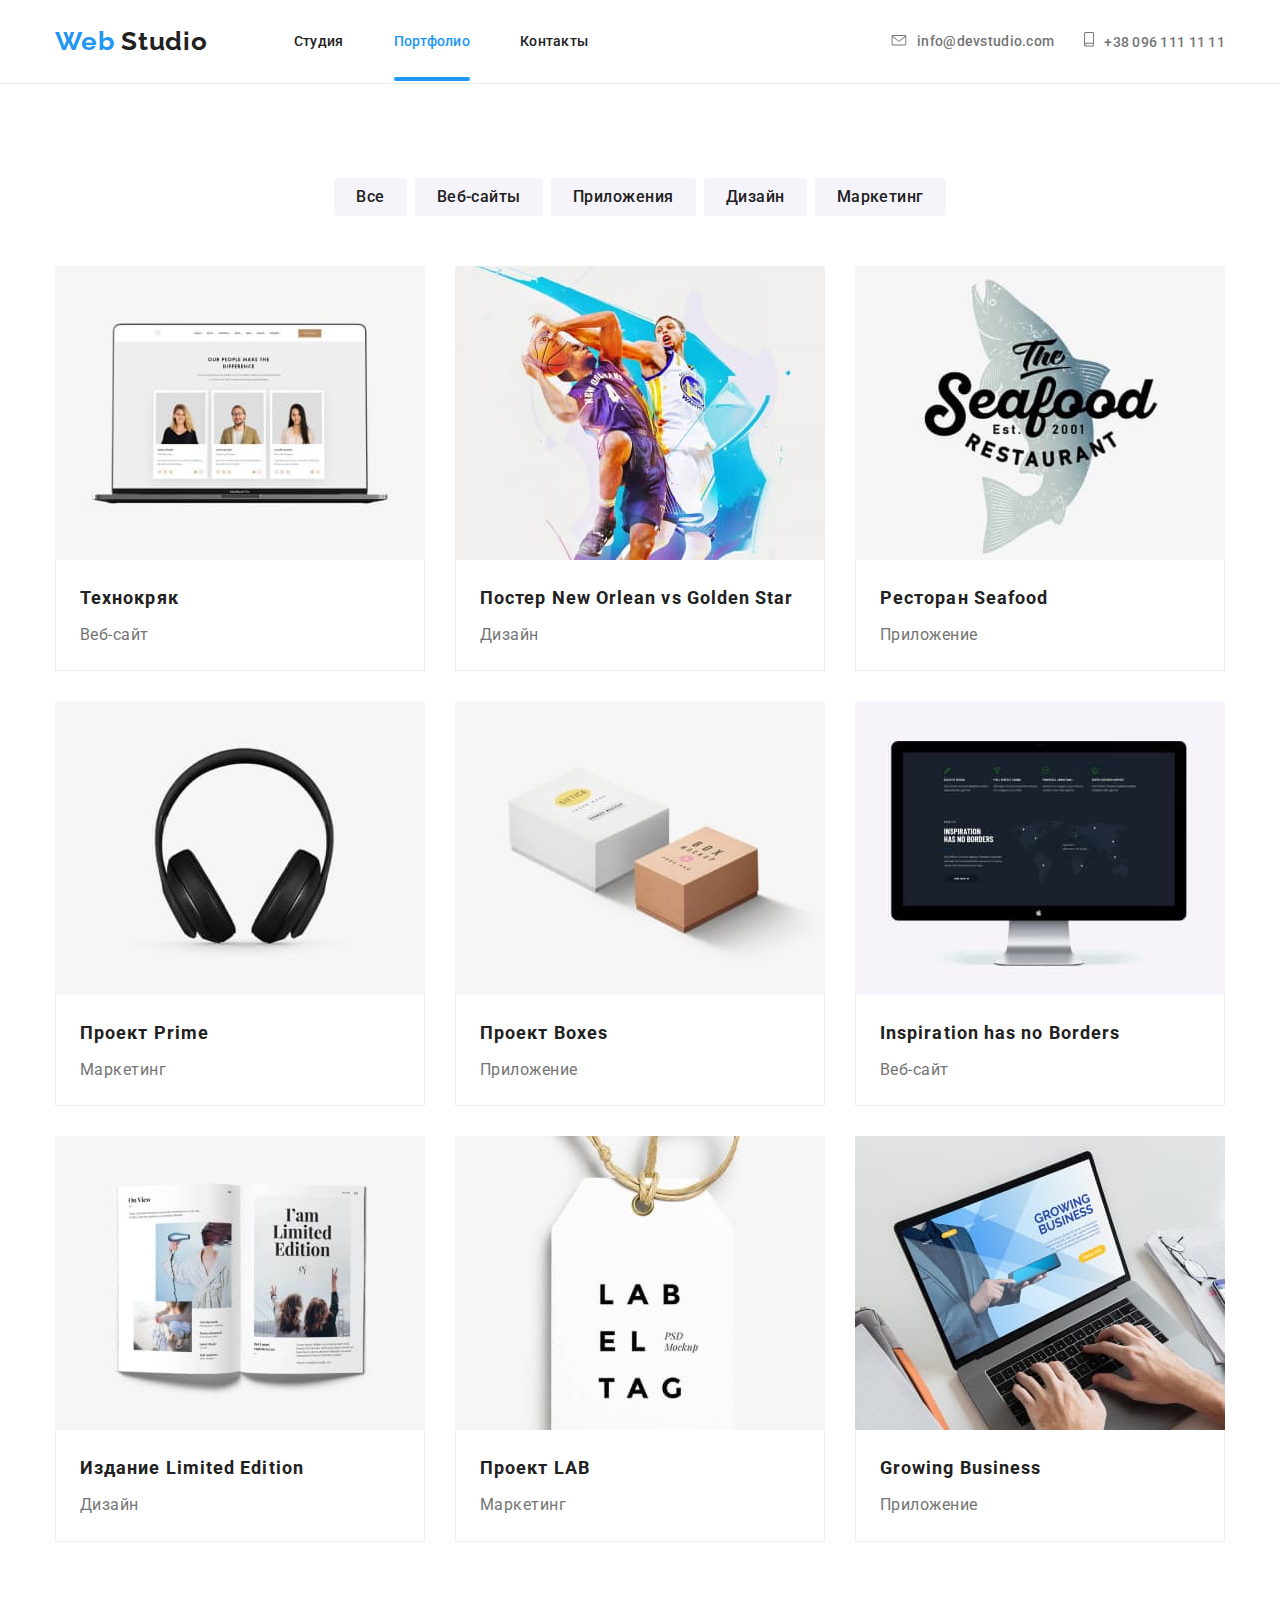
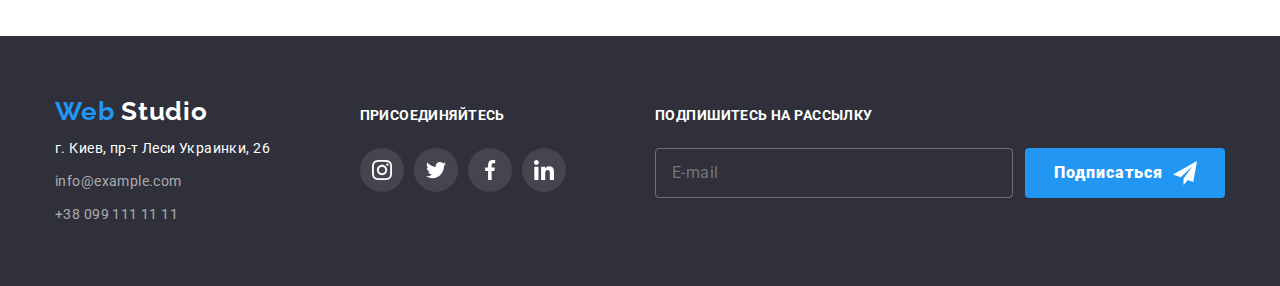
==== portfolio.html @ e9338346 "Start" ====
<!DOCTYPE html>
<html lang="ru">
  <head>
    <meta charset="UTF-8" />
    <meta name="viewport" content="width=device-width, initial-scale=1.0" />
    <title>Portfolio</title>
    <link
      href="https://fonts.googleapis.com/css2?family=Raleway:wght@700&family=Roboto:wght@400;500;700&display=swap"
      rel="stylesheet"
    />
    <link
      rel="stylesheet"
      href="https://cdnjs.cloudflare.com/ajax/libs/modern-normalize/0.6.0/modern-normalize.min.css"
    />
    <link rel="stylesheet" href="./css/portfolio.min.css" />
  </head>
  <body>
    <header>
      <div class="container header-nav">
        <nav>
          <a href="./index.html" class="logo"
            >Web<span class="logo-header"> Studio</span></a
          >
          <ul class="site-nav">
            <li><a href="./index.html" class="link">Студия</a></li>
            <li>
              <a href="./portfolio.html" class="link current">Портфолио</a>
            </li>
            <li><a href="" class="link">Контакты</a></li>
          </ul>
        </nav>
        <ul class="header-list">
          <li>
            <a href="mailto:info@devstudio.com" class="contacts-header">
              <svg class="icon" width="16" height="11">
                <use href="./images/sprite.svg#envelope"></use>
              </svg>info@devstudio.com</a
            >
          </li>
          <li>
            <a href="tel:+380961111111" class="contacts-header"><svg class="icon" width="10" height="15"><use href=./images/sprite.svg#smartphone></use></svg>+38 096 111 11 11</a
            >
          </li>
        </ul>
      </div>
    </header>
    <main>
      <section class="section">
        <div class="container">
          <!-- уявний заголовок -->
          <h1 class="fake-title">Примеры работ</h1>
          <ul class="portfolio-filter">
            <li><button type="button" class="filter-buttons">Все</button></li>
            <li>
              <button type="button" class="filter-buttons">Веб-сайты</button>
            </li>
            <li>
              <button type="button" class="filter-buttons">Приложения</button>
            </li>
            <li>
              <button type="button" class="filter-buttons">Дизайн</button>
            </li>
            <li>
              <button type="button" class="filter-buttons">Маркетинг</button>
            </li>
          </ul>
          <ul class="work-list">
            <li>
              <a href="" class="card-link"
                > <div class="card-action"><img src="./images/macbook.jpg" alt="макбук" width="370" /><div class="overlay"><p class="examples-information">
                    Технокряк это современная площадка распространения
                    коронавируса. Компании используют эту платформу для
                    цифрового шпионажа и атак на защищённые сервера конкурентов.
                  </p></div></div>
                <div class="card-info">
                  <h2 class="examples-name">Технокряк</h2>
                  <p class="examples-type">Веб-сайт</p>  
                </div></a
              >
            </li>
            <li>
              <a href="" class="card-link"
                ><div class="card-action"><img
                  src="./images/basketball.jpg"
                  alt="баскетбол"
                  width="370"
                /> <div class="overlay"><p class="examples-information">
                    Классический текст-«рыба» (условный, зачастую бессмысленный
                    текст-заполнитель, вставляемый в макет страницы).
                  </p></div></div>
                <div class="card-info">
                  <h2 class="examples-name">
                    Постер New Orlean vs Golden Star
                  </h2>
                  <p class="examples-type">Дизайн</p>
                </div></a
              >
            </li>
            <li>
              <a href="" class="card-link"
                ><div class="card-action"><img
                  src="./images/seafood.jpg"
                  alt="ресторан Сифуд"
                  width="370"
                /> <div class="overlay"><p class="examples-information">
                    Lorem ipsum dolor sit amet, eu errem eloquentiam pro.
                    Fuisset platonem postulant eos id, ut mazim legere pri,
                    nostrud debitis no usu.
                  </p></div></div>
                <div class="card-info">
                  <h2 class="examples-name">Ресторан Seafood</h2>
                  <p class="examples-type">Приложение</p>
                  
                </div></a
              >
            </li>
            <li>
              <a href="" class="card-link"
                ><div class="card-action"><img src="./images/earphones.jpg" alt="наушники" width="370" /> <div class="overlay"><p class="examples-information">
                    Reprimique eloquentiam ex has, at rebum tempor nec. Qui
                    molestiae conclusionemque ut. Quo denique theophrastus ea,
                    an his justo deseruisse.
                  </p> <div class="overlay"></div> </div></div>
                <div class="card-info">
                  <h2 class="examples-name">Проект Prime</h2>
                  <p class="examples-type">Маркетинг</p>
                  
                </div></a
              >
            </li>
            <li>
              <a href="" class="card-link"
                ><div class="card-action"><img src="./images/boxes.jpg" alt="коробки" width="370" /> <div class="overlay"><p class="examples-information">
                    Классический текст-«рыба» (условный, зачастую бессмысленный
                    текст-заполнитель, вставляемый в макет страницы).
                  </p></div> </div>
                <div class="card-info">
                  <h2 class="examples-name">Проект Boxes</h2>
                  <p class="examples-type">Приложение</p>
                  
                </div></a
              >
            </li>
            <li>
              <a href="" class="card-link"
                ><div class="card-action"><img src="./images/imac.jpg" alt="аймак" width="370" /> <div class="overlay"><p class="examples-information">
                    Lorem ipsum dolor sit amet, eu errem eloquentiam pro.
                    Fuisset platonem postulant eos id, ut mazim legere pri,
                    nostrud debitis no usu.
                  </p></div> </div>
                <div class="card-info">
                  <h2 class="examples-name">Inspiration has no Borders</h2>
                  <p class="examples-type">Веб-сайт</p>
                  
                </div></a
              >
            </li>
            <li>
              <a href="" class="card-link"
                ><div class="card-action"><img src="./images/magazines.jpg" alt="жунрал" width="370" /> <div class="overlay"><p class="examples-information">
                    Reprimique eloquentiam ex has, at rebum tempor nec. Qui
                    molestiae conclusionemque ut. Quo denique theophrastus ea,
                    an his justo deseruisse.
                  </p></div> </div>
                <div class="card-info">
                  <h2 class="examples-name">Издание Limited Edition</h2>
                  <p class="examples-type">Дизайн</p>
                  
                </div></a
              >
            </li>
            <li>
              <a href="" class="card-link"
                ><div class="card-action"><img src="./images/label_tag.jpg" alt="бирка" width="370" /> <div class="overlay"><p class="examples-information">
                    Классический текст-«рыба» (условный, зачастую бессмысленный
                    текст-заполнитель, вставляемый в макет страницы).
                  </p></div> </div>
                <div class="card-info">
                  <h2 class="examples-name">Проект LAB</h2>
                  <p class="examples-type">Маркетинг</p>
                  
                </div></a
              >
            </li>
            <li>
              <a href="" class="card-link"
                ><div class="card-action"><img src="./images/laptop.jpg" alt="ноутбук" width="370" /> <div class="overlay"><p class="examples-information">
                    Lorem ipsum dolor sit amet, eu errem eloquentiam pro.
                    Fuisset platonem postulant eos id, ut mazim legere pri,
                    nostrud debitis no usu.
                  </p></div> </div>
                <div class="card-info">
                  <h2 class="examples-name">Growing Business</h2>
                  <p class="examples-type">Приложение</p>
                  
                </div></a
              >
            </li>
          </ul>
        </div>
      </section>
    </main>
    <footer>
      <div class="container footer-flex">
        <div>
          <a href="./index.html" class="logo"
            >Web<span class="logo-footer"> Studio</span>
          </a>
          <address class="address-section">
            <p class="address">г. Киев, пр-т Леси Украинки, 26</p>
            <a href="mailto:info@example.com" class="contacts-footer"
              >info@example.com</a
            >
            <a href="tel:+380991111111" class="contacts-footer tel"
              >+38 099 111 11 11</a
            >
          </address>
        </div>
        <div>
          <b class="footer-title">Присоединяйтесь</b>
          <ul class="socials">
            <li>
                  <a href="" aria-label="Ссылка на Instagram"><svg class="icon" width="20" height="20"><use href="./images/sprite.svg#instagram"></use></svg></a>
                </li>
                <li>
                  <a href="" aria-label="Ссылка на Twitter"><svg class="icon" width="20" height="20"><use href="./images/sprite.svg#twitter"></use></svg></a>
                </li>
                <li>
                  <a href="" aria-label="Ссылка на Facebook"><svg class="icon" width="20" height="20"><use href="./images/sprite.svg#facebook"></use></svg></a>
                </li>
                <li>
                  <a href="" aria-label="Ссылка на LinkedIn"><svg class="icon" width="20" height="20"><use href="./images/sprite.svg#linkedin"></use></svg></a>
                </li>
          </ul>
        </div>
        <div class="subscription">
          <b class="footer-title">Подпишитесь на рассылку</b>
          <form> <input type="email" name="email" placeholder="E-mail"><button type="submit" class="subscribe-button">Подписаться <svg class="icon" width="24" height="24"><use href="./images/sprite.svg#letter"></use></svg></button></form>
        </div>
      </div>
    </footer>
  </body>
</html>
---- css/portfolio.min.css ----
body{background-color:#fff;color:#212121;font-family:Roboto,sans-serif}ul{list-style:none;margin:0;padding:0}a{display:block;text-decoration:none}img{display:block;max-width:100%;height:auto}.container{width:1200px;padding-right:15px;padding-left:15px;margin:0 auto}header{border-bottom:1px solid #ececec}.header-nav{display:-webkit-box;display:-ms-flexbox;display:flex}nav{display:-webkit-box;display:-ms-flexbox;display:flex;-webkit-box-align:center;-ms-flex-align:center;align-items:center}.site-nav{display:-webkit-box;display:-ms-flexbox;display:flex;margin-left:86px}.site-nav li{position:relative}.site-nav li:not(:last-child){margin-right:50px}.site-nav .link{padding:32px 0;color:#212121;font-weight:500;font-size:14px;line-height:1.14;letter-spacing:0.02em;-webkit-transition:color 250ms cubic-bezier(0.4, 0, 0.2, 1);transition:color 250ms cubic-bezier(0.4, 0, 0.2, 1)}.site-nav .link:hover,.site-nav .link:focus{color:#2196f3}.link.current{color:#2196f3}.link.current::after{content:'';position:absolute;width:100%;height:4px;border-radius:2px;bottom:0;left:0;background-color:#2196f3}.logo{color:#2196f3;font-family:raleway,sans-serif;font-weight:700;font-size:26px;line-height:1.2;letter-spacing:0.03em}.logo-header{color:#212121}.header-list{display:-webkit-box;display:-ms-flexbox;display:flex;margin-left:auto;-webkit-box-align:center;-ms-flex-align:center;align-items:center}.header-list li+li{margin-left:30px}.contacts-header{padding:32px 0;color:#757575;font-weight:500;font-size:14px;line-height:1.14;letter-spacing:0.02em;-webkit-transition:color 250ms cubic-bezier(0.4, 0, 0.2, 1);transition:color 250ms cubic-bezier(0.4, 0, 0.2, 1)}.contacts-header:hover,.contacts-header:focus{color:#2196f3}.contacts-header .icon{margin-right:10px;fill:currentColor}.fake-title{position:absolute;width:1px;height:1px;margin:-1px;border:0;padding:0;clip:rect(0 0 0 0);overflow:hidden}.section{padding-top:94px;padding-bottom:94px}.portfolio-filter{display:-webkit-box;display:-ms-flexbox;display:flex;-webkit-box-pack:center;-ms-flex-pack:center;justify-content:center;margin-bottom:50px}.portfolio-filter li+li{margin-left:8px}.filter-buttons{padding:6px 22px;border:0;background-color:#f5f4fa;color:#212121;font-family:inherit;font-weight:500;font-size:16px;line-height:1.6;text-align:center;letter-spacing:0.03em;border-radius:4px;cursor:pointer;-webkit-transition:background-color 250ms cubic-bezier(0.4, 0, 0.2, 1),color 250ms cubic-bezier(0.4, 0, 0.2, 1),-webkit-box-shadow 250ms cubic-bezier(0.4, 0, 0.2, 1);transition:background-color 250ms cubic-bezier(0.4, 0, 0.2, 1),color 250ms cubic-bezier(0.4, 0, 0.2, 1),-webkit-box-shadow 250ms cubic-bezier(0.4, 0, 0.2, 1);transition:background-color 250ms cubic-bezier(0.4, 0, 0.2, 1),color 250ms cubic-bezier(0.4, 0, 0.2, 1),box-shadow 250ms cubic-bezier(0.4, 0, 0.2, 1);transition:background-color 250ms cubic-bezier(0.4, 0, 0.2, 1),color 250ms cubic-bezier(0.4, 0, 0.2, 1),box-shadow 250ms cubic-bezier(0.4, 0, 0.2, 1),-webkit-box-shadow 250ms cubic-bezier(0.4, 0, 0.2, 1)}.filter-buttons:hover,.filter-buttons:focus{background-color:#2196f3;color:#fff;-webkit-box-shadow:0px 2px 2px rgba(0,0,0,0.12),0px 1px 2px rgba(0,0,0,0.08),0px 3px 1px rgba(0,0,0,0.1);box-shadow:0px 2px 2px rgba(0,0,0,0.12),0px 1px 2px rgba(0,0,0,0.08),0px 3px 1px rgba(0,0,0,0.1)}.work-list{display:-webkit-box;display:-ms-flexbox;display:flex;-ms-flex-wrap:wrap;flex-wrap:wrap}.work-list li{width:370px;margin-bottom:30px}.work-list li:not(:last-child){margin-right:30px}.work-list li:nth-child(3n){margin-right:0}.work-list li:nth-last-child(-n+3){margin-bottom:0}.card-link{-webkit-transition:-webkit-box-shadow 250ms cubic-bezier(0.4, 0, 0.2, 1);transition:-webkit-box-shadow 250ms cubic-bezier(0.4, 0, 0.2, 1);transition:box-shadow 250ms cubic-bezier(0.4, 0, 0.2, 1);transition:box-shadow 250ms cubic-bezier(0.4, 0, 0.2, 1), -webkit-box-shadow 250ms cubic-bezier(0.4, 0, 0.2, 1)}.card-link:hover,.card-link:focus{-webkit-box-shadow:1px 4px 6px rgba(0,0,0,0.16),0px 4px 4px rgba(0,0,0,0.06),0px 1px 1px rgba(0,0,0,0.12);box-shadow:1px 4px 6px rgba(0,0,0,0.16),0px 4px 4px rgba(0,0,0,0.06),0px 1px 1px rgba(0,0,0,0.12)}.card-info{padding:20px 24px;border:1px solid #eee;border-top:none}.examples-name{margin-top:0;margin-bottom:4px;font-weight:700;font-size:18px;line-height:2;letter-spacing:0.06em;color:#212121}.examples-type{margin:0;font-size:16px;line-height:1.9;letter-spacing:0.03em;color:#757575}.card-action{position:relative;overflow:hidden}.overlay{position:absolute;width:100%;height:100%;-webkit-transition:background-color 250ms cubic-bezier(0.4, 0, 0.2, 1),-webkit-transform 250ms cubic-bezier(0.4, 0, 0.2, 1);transition:background-color 250ms cubic-bezier(0.4, 0, 0.2, 1),-webkit-transform 250ms cubic-bezier(0.4, 0, 0.2, 1);transition:transform 250ms cubic-bezier(0.4, 0, 0.2, 1),background-color 250ms cubic-bezier(0.4, 0, 0.2, 1);transition:transform 250ms cubic-bezier(0.4, 0, 0.2, 1),background-color 250ms cubic-bezier(0.4, 0, 0.2, 1),-webkit-transform 250ms cubic-bezier(0.4, 0, 0.2, 1)}.card-link:hover .overlay,.card-link:focus .overlay{background-color:rgba(33,150,243,0.9);-webkit-transform:translateY(-100%);transform:translateY(-100%)}.examples-information{position:absolute;top:63px;left:24px;right:24px;font-size:18px;line-height:1.55;letter-spacing:0.03em;margin:0;color:#fff}footer{background-color:#2f303a;-webkit-box-shadow:0px 4px 4px rgba(0,0,0,0.25);box-shadow:0px 4px 4px rgba(0,0,0,0.25)}.footer-flex{display:-webkit-box;display:-ms-flexbox;display:flex;-webkit-box-pack:justify;-ms-flex-pack:justify;justify-content:space-between;-webkit-box-align:baseline;-ms-flex-align:baseline;align-items:baseline;padding-top:60px;padding-bottom:60px}.logo-footer{color:#fff}.address-section{font-style:normal}.address{margin-top:10px;margin-bottom:0;color:#fff;font-size:14px;line-height:1.7;letter-spacing:0.03em}.contacts-footer{margin-top:9px;color:rgba(255,255,255,0.6);font-size:14px;line-height:1.7;letter-spacing:0.03em;-webkit-transition:color 250ms cubic-bezier(0.4, 0, 0.2, 1);transition:color 250ms cubic-bezier(0.4, 0, 0.2, 1)}.contacts-footer:hover,.contacts-footer:focus{color:#2196f3}.footer-title{display:block;margin-bottom:20px;color:#fff;font-weight:700;font-size:14px;line-height:1.7;letter-spacing:0.03em;text-transform:uppercase}.socials{display:-webkit-box;display:-ms-flexbox;display:flex}.socials li:not(:last-child){margin-right:10px}.socials a{display:-webkit-box;display:-ms-flexbox;display:flex;-webkit-box-align:center;-ms-flex-align:center;align-items:center;-webkit-box-pack:space-evenly;-ms-flex-pack:space-evenly;justify-content:space-evenly;border-radius:50px;width:44px;height:44px;fill:#fff;background-color:rgba(255,255,255,0.1);-webkit-transition:250ms cubic-bezier(0.4, 0, 0.2, 1);transition:250ms cubic-bezier(0.4, 0, 0.2, 1)}.socials a:hover,.socials a:focus{background-color:#2196f3}.subscription input[type='email']{margin-right:12px;width:358px;height:50px;border:1px solid rgba(255,255,255,0.3);border-radius:4px;background-color:transparent;padding-top:15px;padding-bottom:15px;padding-left:16px;font-size:16px;line-height:1.25;letter-spacing:0.03em;color:rgba(255,255,255,0.6)}.subscribe-button{display:-webkit-inline-box;display:-ms-inline-flexbox;display:inline-flex;-webkit-box-align:center;-ms-flex-align:center;align-items:center;border:0;border-radius:4px;padding:10px 28px 10px 29px;min-width:200px;color:#fff;background-color:#2196f3;font-weight:900;font-size:16px;line-height:1.87;text-align:center;letter-spacing:0.06em}.subscribe-button .icon{margin-left:10px}
/*# sourceMappingURL=portfolio.min.css.map */
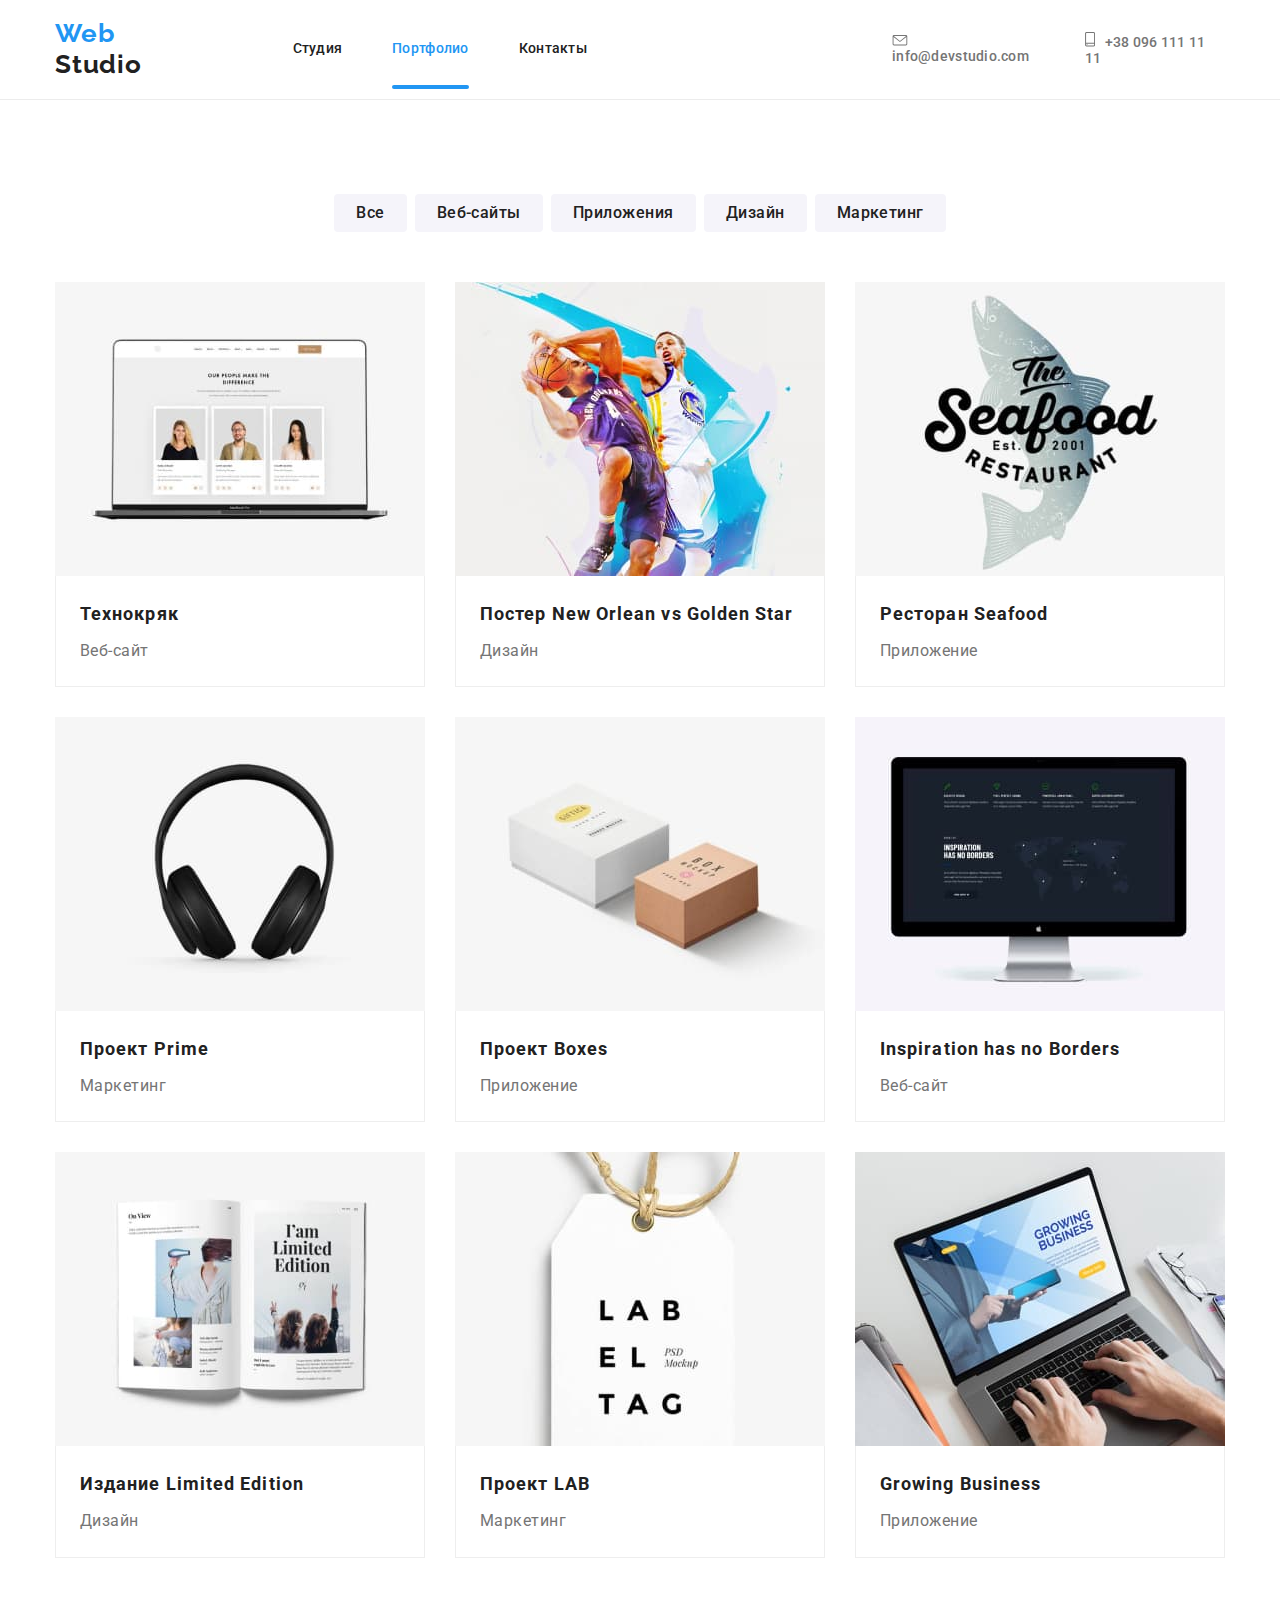
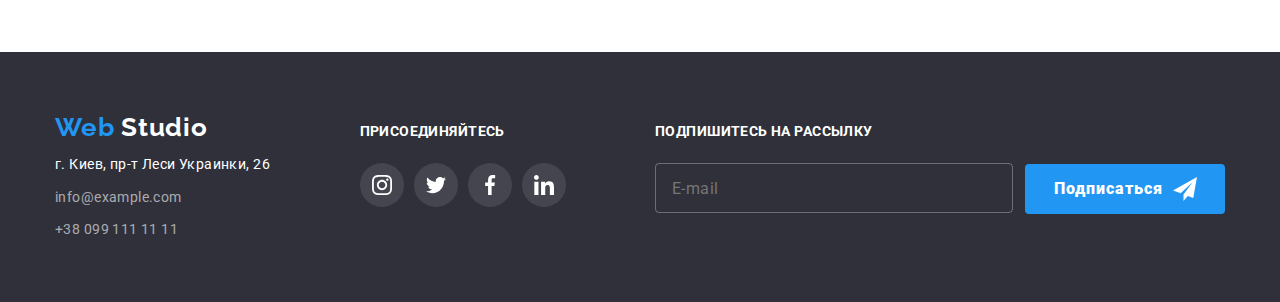
==== commit 09f27d48: "Fix" ====
--- a/portfolio.html
+++ b/portfolio.html
@@ -239,5 +239,6 @@
         </div>
       </div>
     </footer>
+    <script src="./js/menu.js"></script>
   </body>
 </html>
--- a/css/portfolio.min.css
+++ b/css/portfolio.min.css
@@ -1,2 +1,2 @@
-body{background-color:#fff;color:#212121;font-family:Roboto,sans-serif}ul{list-style:none;margin:0;padding:0}a{display:block;text-decoration:none}img{display:block;max-width:100%;height:auto}.container{width:1200px;padding-right:15px;padding-left:15px;margin:0 auto}header{border-bottom:1px solid #ececec}.header-nav{display:-webkit-box;display:-ms-flexbox;display:flex}nav{display:-webkit-box;display:-ms-flexbox;display:flex;-webkit-box-align:center;-ms-flex-align:center;align-items:center}.site-nav{display:-webkit-box;display:-ms-flexbox;display:flex;margin-left:86px}.site-nav li{position:relative}.site-nav li:not(:last-child){margin-right:50px}.site-nav .link{padding:32px 0;color:#212121;font-weight:500;font-size:14px;line-height:1.14;letter-spacing:0.02em;-webkit-transition:color 250ms cubic-bezier(0.4, 0, 0.2, 1);transition:color 250ms cubic-bezier(0.4, 0, 0.2, 1)}.site-nav .link:hover,.site-nav .link:focus{color:#2196f3}.link.current{color:#2196f3}.link.current::after{content:'';position:absolute;width:100%;height:4px;border-radius:2px;bottom:0;left:0;background-color:#2196f3}.logo{color:#2196f3;font-family:raleway,sans-serif;font-weight:700;font-size:26px;line-height:1.2;letter-spacing:0.03em}.logo-header{color:#212121}.header-list{display:-webkit-box;display:-ms-flexbox;display:flex;margin-left:auto;-webkit-box-align:center;-ms-flex-align:center;align-items:center}.header-list li+li{margin-left:30px}.contacts-header{padding:32px 0;color:#757575;font-weight:500;font-size:14px;line-height:1.14;letter-spacing:0.02em;-webkit-transition:color 250ms cubic-bezier(0.4, 0, 0.2, 1);transition:color 250ms cubic-bezier(0.4, 0, 0.2, 1)}.contacts-header:hover,.contacts-header:focus{color:#2196f3}.contacts-header .icon{margin-right:10px;fill:currentColor}.fake-title{position:absolute;width:1px;height:1px;margin:-1px;border:0;padding:0;clip:rect(0 0 0 0);overflow:hidden}.section{padding-top:94px;padding-bottom:94px}.portfolio-filter{display:-webkit-box;display:-ms-flexbox;display:flex;-webkit-box-pack:center;-ms-flex-pack:center;justify-content:center;margin-bottom:50px}.portfolio-filter li+li{margin-left:8px}.filter-buttons{padding:6px 22px;border:0;background-color:#f5f4fa;color:#212121;font-family:inherit;font-weight:500;font-size:16px;line-height:1.6;text-align:center;letter-spacing:0.03em;border-radius:4px;cursor:pointer;-webkit-transition:background-color 250ms cubic-bezier(0.4, 0, 0.2, 1),color 250ms cubic-bezier(0.4, 0, 0.2, 1),-webkit-box-shadow 250ms cubic-bezier(0.4, 0, 0.2, 1);transition:background-color 250ms cubic-bezier(0.4, 0, 0.2, 1),color 250ms cubic-bezier(0.4, 0, 0.2, 1),-webkit-box-shadow 250ms cubic-bezier(0.4, 0, 0.2, 1);transition:background-color 250ms cubic-bezier(0.4, 0, 0.2, 1),color 250ms cubic-bezier(0.4, 0, 0.2, 1),box-shadow 250ms cubic-bezier(0.4, 0, 0.2, 1);transition:background-color 250ms cubic-bezier(0.4, 0, 0.2, 1),color 250ms cubic-bezier(0.4, 0, 0.2, 1),box-shadow 250ms cubic-bezier(0.4, 0, 0.2, 1),-webkit-box-shadow 250ms cubic-bezier(0.4, 0, 0.2, 1)}.filter-buttons:hover,.filter-buttons:focus{background-color:#2196f3;color:#fff;-webkit-box-shadow:0px 2px 2px rgba(0,0,0,0.12),0px 1px 2px rgba(0,0,0,0.08),0px 3px 1px rgba(0,0,0,0.1);box-shadow:0px 2px 2px rgba(0,0,0,0.12),0px 1px 2px rgba(0,0,0,0.08),0px 3px 1px rgba(0,0,0,0.1)}.work-list{display:-webkit-box;display:-ms-flexbox;display:flex;-ms-flex-wrap:wrap;flex-wrap:wrap}.work-list li{width:370px;margin-bottom:30px}.work-list li:not(:last-child){margin-right:30px}.work-list li:nth-child(3n){margin-right:0}.work-list li:nth-last-child(-n+3){margin-bottom:0}.card-link{-webkit-transition:-webkit-box-shadow 250ms cubic-bezier(0.4, 0, 0.2, 1);transition:-webkit-box-shadow 250ms cubic-bezier(0.4, 0, 0.2, 1);transition:box-shadow 250ms cubic-bezier(0.4, 0, 0.2, 1);transition:box-shadow 250ms cubic-bezier(0.4, 0, 0.2, 1), -webkit-box-shadow 250ms cubic-bezier(0.4, 0, 0.2, 1)}.card-link:hover,.card-link:focus{-webkit-box-shadow:1px 4px 6px rgba(0,0,0,0.16),0px 4px 4px rgba(0,0,0,0.06),0px 1px 1px rgba(0,0,0,0.12);box-shadow:1px 4px 6px rgba(0,0,0,0.16),0px 4px 4px rgba(0,0,0,0.06),0px 1px 1px rgba(0,0,0,0.12)}.card-info{padding:20px 24px;border:1px solid #eee;border-top:none}.examples-name{margin-top:0;margin-bottom:4px;font-weight:700;font-size:18px;line-height:2;letter-spacing:0.06em;color:#212121}.examples-type{margin:0;font-size:16px;line-height:1.9;letter-spacing:0.03em;color:#757575}.card-action{position:relative;overflow:hidden}.overlay{position:absolute;width:100%;height:100%;-webkit-transition:background-color 250ms cubic-bezier(0.4, 0, 0.2, 1),-webkit-transform 250ms cubic-bezier(0.4, 0, 0.2, 1);transition:background-color 250ms cubic-bezier(0.4, 0, 0.2, 1),-webkit-transform 250ms cubic-bezier(0.4, 0, 0.2, 1);transition:transform 250ms cubic-bezier(0.4, 0, 0.2, 1),background-color 250ms cubic-bezier(0.4, 0, 0.2, 1);transition:transform 250ms cubic-bezier(0.4, 0, 0.2, 1),background-color 250ms cubic-bezier(0.4, 0, 0.2, 1),-webkit-transform 250ms cubic-bezier(0.4, 0, 0.2, 1)}.card-link:hover .overlay,.card-link:focus .overlay{background-color:rgba(33,150,243,0.9);-webkit-transform:translateY(-100%);transform:translateY(-100%)}.examples-information{position:absolute;top:63px;left:24px;right:24px;font-size:18px;line-height:1.55;letter-spacing:0.03em;margin:0;color:#fff}footer{background-color:#2f303a;-webkit-box-shadow:0px 4px 4px rgba(0,0,0,0.25);box-shadow:0px 4px 4px rgba(0,0,0,0.25)}.footer-flex{display:-webkit-box;display:-ms-flexbox;display:flex;-webkit-box-pack:justify;-ms-flex-pack:justify;justify-content:space-between;-webkit-box-align:baseline;-ms-flex-align:baseline;align-items:baseline;padding-top:60px;padding-bottom:60px}.logo-footer{color:#fff}.address-section{font-style:normal}.address{margin-top:10px;margin-bottom:0;color:#fff;font-size:14px;line-height:1.7;letter-spacing:0.03em}.contacts-footer{margin-top:9px;color:rgba(255,255,255,0.6);font-size:14px;line-height:1.7;letter-spacing:0.03em;-webkit-transition:color 250ms cubic-bezier(0.4, 0, 0.2, 1);transition:color 250ms cubic-bezier(0.4, 0, 0.2, 1)}.contacts-footer:hover,.contacts-footer:focus{color:#2196f3}.footer-title{display:block;margin-bottom:20px;color:#fff;font-weight:700;font-size:14px;line-height:1.7;letter-spacing:0.03em;text-transform:uppercase}.socials{display:-webkit-box;display:-ms-flexbox;display:flex}.socials li:not(:last-child){margin-right:10px}.socials a{display:-webkit-box;display:-ms-flexbox;display:flex;-webkit-box-align:center;-ms-flex-align:center;align-items:center;-webkit-box-pack:space-evenly;-ms-flex-pack:space-evenly;justify-content:space-evenly;border-radius:50px;width:44px;height:44px;fill:#fff;background-color:rgba(255,255,255,0.1);-webkit-transition:250ms cubic-bezier(0.4, 0, 0.2, 1);transition:250ms cubic-bezier(0.4, 0, 0.2, 1)}.socials a:hover,.socials a:focus{background-color:#2196f3}.subscription input[type='email']{margin-right:12px;width:358px;height:50px;border:1px solid rgba(255,255,255,0.3);border-radius:4px;background-color:transparent;padding-top:15px;padding-bottom:15px;padding-left:16px;font-size:16px;line-height:1.25;letter-spacing:0.03em;color:rgba(255,255,255,0.6)}.subscribe-button{display:-webkit-inline-box;display:-ms-inline-flexbox;display:inline-flex;-webkit-box-align:center;-ms-flex-align:center;align-items:center;border:0;border-radius:4px;padding:10px 28px 10px 29px;min-width:200px;color:#fff;background-color:#2196f3;font-weight:900;font-size:16px;line-height:1.87;text-align:center;letter-spacing:0.06em}.subscribe-button .icon{margin-left:10px}
+body{background-color:#fff;color:#212121;font-family:Roboto,sans-serif}ul{list-style:none;margin:0;padding:0}a{display:block;text-decoration:none}img{display:block;max-width:100%;height:auto}.container{padding-right:15px;padding-left:15px;margin:0 auto}@media screen and (min-width: 480px){.container{width:480px}}@media screen and (min-width: 768px){.container{width:768px}}@media screen and (min-width: 1200px){.container{width:1200px}}header{position:relative;border-bottom:1px solid #ececec}.header-nav{display:-webkit-box;display:-ms-flexbox;display:flex}nav{display:-webkit-box;display:-ms-flexbox;display:flex;-webkit-box-align:center;-ms-flex-align:center;align-items:center}.menu-button{display:-webkit-inline-box;display:-ms-inline-flexbox;display:inline-flex;margin:0;padding:0;border:none;background-color:transparent}.menu-button .icon-cross{display:none}.menu-button.is-open .icon-cross{display:block}.menu-button.is-open .icon-menu{display:none}.menu-container{display:none;position:absolute;background-color:#fff;top:100%;left:0;width:100%;height:393px;text-align:center}.menu-container.is-open{display:block}.site-nav{display:-webkit-box;display:-ms-flexbox;display:flex;margin-left:86px}.site-nav li{position:relative}.site-nav li:not(:last-child){margin-right:50px}.site-nav .link{padding:32px 0;color:#212121;font-weight:500;font-size:14px;line-height:1.14;letter-spacing:0.02em;-webkit-transition:color 250ms cubic-bezier(0.4, 0, 0.2, 1);transition:color 250ms cubic-bezier(0.4, 0, 0.2, 1)}.site-nav .link:hover,.site-nav .link:focus{color:#2196f3}.link.current{color:#2196f3}.link.current::after{content:'';position:absolute;width:100%;height:4px;border-radius:2px;bottom:0;left:0;background-color:#2196f3}.logo{color:#2196f3;font-family:raleway,sans-serif;font-weight:700;font-size:26px;line-height:1.2;letter-spacing:0.03em}.logo-header{color:#212121}.header-list{display:-webkit-box;display:-ms-flexbox;display:flex;margin-left:305px;-webkit-box-align:center;-ms-flex-align:center;align-items:center}.header-list li+li{margin-left:30px}.contacts-header{padding:32px 0;color:#757575;font-weight:500;font-size:14px;line-height:1.14;letter-spacing:0.02em;-webkit-transition:color 250ms cubic-bezier(0.4, 0, 0.2, 1);transition:color 250ms cubic-bezier(0.4, 0, 0.2, 1)}.contacts-header:hover,.contacts-header:focus{color:#2196f3}.contacts-header .icon{margin-right:10px;fill:currentColor}.fake-title{position:absolute;width:1px;height:1px;margin:-1px;border:0;padding:0;clip:rect(0 0 0 0);overflow:hidden}.section{padding-top:94px;padding-bottom:94px}.portfolio-filter{display:-webkit-box;display:-ms-flexbox;display:flex;-webkit-box-pack:center;-ms-flex-pack:center;justify-content:center;margin-bottom:50px}.portfolio-filter li+li{margin-left:8px}.filter-buttons{padding:6px 22px;border:0;background-color:#f5f4fa;color:#212121;font-family:inherit;font-weight:500;font-size:16px;line-height:1.6;text-align:center;letter-spacing:0.03em;border-radius:4px;cursor:pointer;-webkit-transition:background-color 250ms cubic-bezier(0.4, 0, 0.2, 1),color 250ms cubic-bezier(0.4, 0, 0.2, 1),-webkit-box-shadow 250ms cubic-bezier(0.4, 0, 0.2, 1);transition:background-color 250ms cubic-bezier(0.4, 0, 0.2, 1),color 250ms cubic-bezier(0.4, 0, 0.2, 1),-webkit-box-shadow 250ms cubic-bezier(0.4, 0, 0.2, 1);transition:background-color 250ms cubic-bezier(0.4, 0, 0.2, 1),color 250ms cubic-bezier(0.4, 0, 0.2, 1),box-shadow 250ms cubic-bezier(0.4, 0, 0.2, 1);transition:background-color 250ms cubic-bezier(0.4, 0, 0.2, 1),color 250ms cubic-bezier(0.4, 0, 0.2, 1),box-shadow 250ms cubic-bezier(0.4, 0, 0.2, 1),-webkit-box-shadow 250ms cubic-bezier(0.4, 0, 0.2, 1)}.filter-buttons:hover,.filter-buttons:focus{background-color:#2196f3;color:#fff;-webkit-box-shadow:0px 2px 2px rgba(0,0,0,0.12),0px 1px 2px rgba(0,0,0,0.08),0px 3px 1px rgba(0,0,0,0.1);box-shadow:0px 2px 2px rgba(0,0,0,0.12),0px 1px 2px rgba(0,0,0,0.08),0px 3px 1px rgba(0,0,0,0.1)}.work-list{display:-webkit-box;display:-ms-flexbox;display:flex;-ms-flex-wrap:wrap;flex-wrap:wrap}.work-list li{width:370px;margin-bottom:30px}.work-list li:not(:last-child){margin-right:30px}.work-list li:nth-child(3n){margin-right:0}.work-list li:nth-last-child(-n+3){margin-bottom:0}.card-link{-webkit-transition:-webkit-box-shadow 250ms cubic-bezier(0.4, 0, 0.2, 1);transition:-webkit-box-shadow 250ms cubic-bezier(0.4, 0, 0.2, 1);transition:box-shadow 250ms cubic-bezier(0.4, 0, 0.2, 1);transition:box-shadow 250ms cubic-bezier(0.4, 0, 0.2, 1), -webkit-box-shadow 250ms cubic-bezier(0.4, 0, 0.2, 1)}.card-link:hover,.card-link:focus{-webkit-box-shadow:1px 4px 6px rgba(0,0,0,0.16),0px 4px 4px rgba(0,0,0,0.06),0px 1px 1px rgba(0,0,0,0.12);box-shadow:1px 4px 6px rgba(0,0,0,0.16),0px 4px 4px rgba(0,0,0,0.06),0px 1px 1px rgba(0,0,0,0.12)}.card-info{padding:20px 24px;border:1px solid #eee;border-top:none}.examples-name{margin-top:0;margin-bottom:4px;font-weight:700;font-size:18px;line-height:2;letter-spacing:0.06em;color:#212121}.examples-type{margin:0;font-size:16px;line-height:1.9;letter-spacing:0.03em;color:#757575}.card-action{position:relative;overflow:hidden}.overlay{position:absolute;width:100%;height:100%;-webkit-transition:background-color 250ms cubic-bezier(0.4, 0, 0.2, 1),-webkit-transform 250ms cubic-bezier(0.4, 0, 0.2, 1);transition:background-color 250ms cubic-bezier(0.4, 0, 0.2, 1),-webkit-transform 250ms cubic-bezier(0.4, 0, 0.2, 1);transition:transform 250ms cubic-bezier(0.4, 0, 0.2, 1),background-color 250ms cubic-bezier(0.4, 0, 0.2, 1);transition:transform 250ms cubic-bezier(0.4, 0, 0.2, 1),background-color 250ms cubic-bezier(0.4, 0, 0.2, 1),-webkit-transform 250ms cubic-bezier(0.4, 0, 0.2, 1)}.card-link:hover .overlay,.card-link:focus .overlay{background-color:rgba(33,150,243,0.9);-webkit-transform:translateY(-100%);transform:translateY(-100%)}.examples-information{position:absolute;top:63px;left:24px;right:24px;font-size:18px;line-height:1.55;letter-spacing:0.03em;margin:0;color:#fff}footer{background-color:#2f303a;-webkit-box-shadow:0px 4px 4px rgba(0,0,0,0.25);box-shadow:0px 4px 4px rgba(0,0,0,0.25)}.footer-flex{display:-webkit-box;display:-ms-flexbox;display:flex;-webkit-box-pack:justify;-ms-flex-pack:justify;justify-content:space-between;-webkit-box-align:baseline;-ms-flex-align:baseline;align-items:baseline;padding-top:60px;padding-bottom:60px}.logo-footer{color:#fff}.address-section{font-style:normal}.address{margin-top:10px;margin-bottom:0;color:#fff;font-size:14px;line-height:1.7;letter-spacing:0.03em}.contacts-footer{margin-top:9px;color:rgba(255,255,255,0.6);font-size:14px;line-height:1.7;letter-spacing:0.03em;-webkit-transition:color 250ms cubic-bezier(0.4, 0, 0.2, 1);transition:color 250ms cubic-bezier(0.4, 0, 0.2, 1)}.contacts-footer:hover,.contacts-footer:focus{color:#2196f3}.footer-title{display:block;margin-bottom:20px;color:#fff;font-weight:700;font-size:14px;line-height:1.7;letter-spacing:0.03em;text-transform:uppercase}.socials{display:-webkit-box;display:-ms-flexbox;display:flex}.socials li:not(:last-child){margin-right:10px}.socials a{display:-webkit-box;display:-ms-flexbox;display:flex;-webkit-box-align:center;-ms-flex-align:center;align-items:center;-webkit-box-pack:space-evenly;-ms-flex-pack:space-evenly;justify-content:space-evenly;border-radius:50px;width:44px;height:44px;fill:#fff;background-color:rgba(255,255,255,0.1);-webkit-transition:250ms cubic-bezier(0.4, 0, 0.2, 1);transition:250ms cubic-bezier(0.4, 0, 0.2, 1)}.socials a:hover,.socials a:focus{background-color:#2196f3}.subscription input[type='email']{margin-right:12px;width:358px;height:50px;border:1px solid rgba(255,255,255,0.3);border-radius:4px;background-color:transparent;padding-top:15px;padding-bottom:15px;padding-left:16px;font-size:16px;line-height:1.25;letter-spacing:0.03em;color:rgba(255,255,255,0.6)}.subscribe-button{display:-webkit-inline-box;display:-ms-inline-flexbox;display:inline-flex;-webkit-box-align:center;-ms-flex-align:center;align-items:center;border:0;border-radius:4px;padding:10px 28px 10px 29px;min-width:200px;color:#fff;background-color:#2196f3;font-weight:900;font-size:16px;line-height:1.87;text-align:center;letter-spacing:0.06em}.subscribe-button .icon{margin-left:10px}
 /*# sourceMappingURL=portfolio.min.css.map */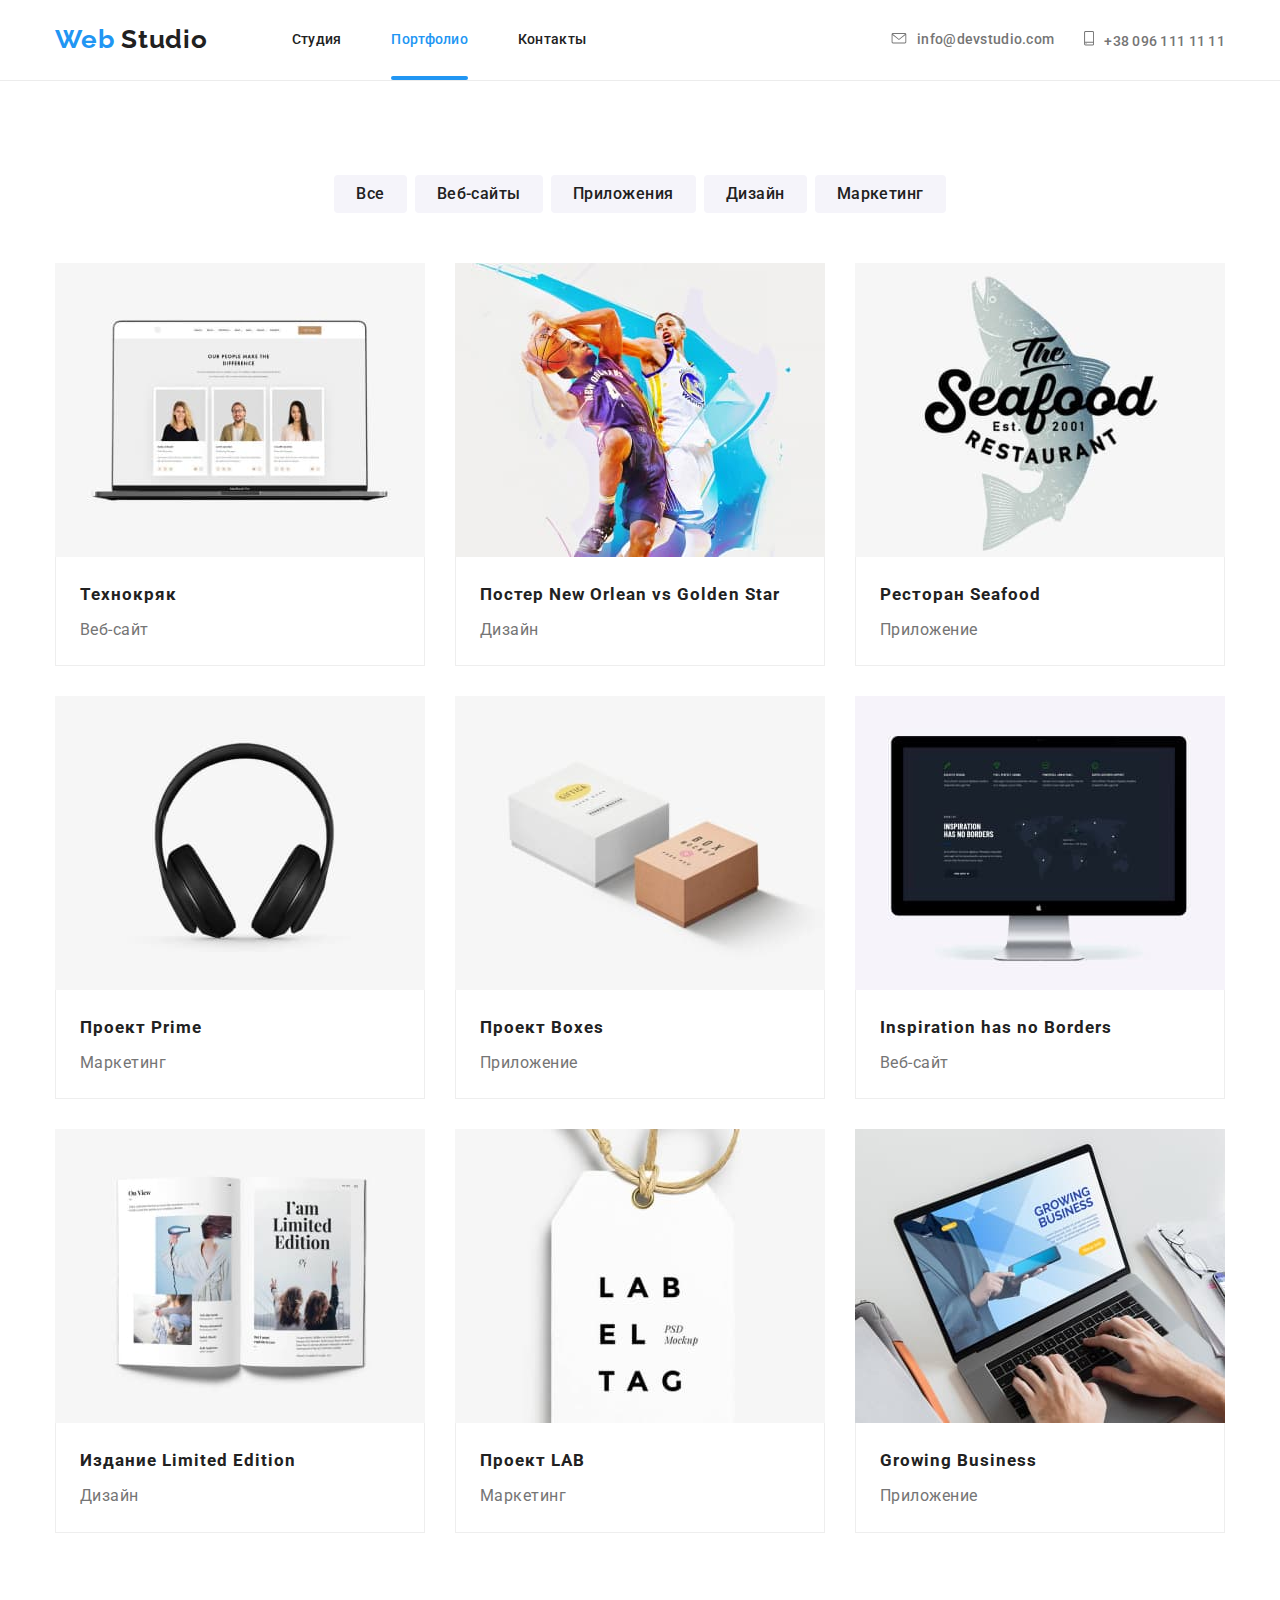
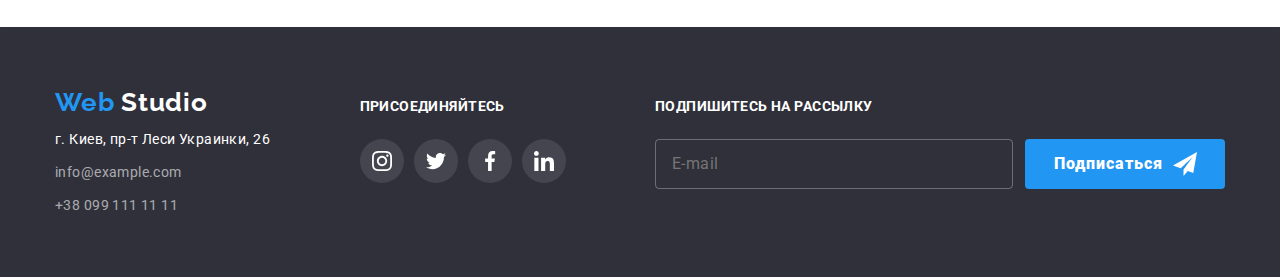
==== commit 94a10502: "Header and menu" ====
--- a/portfolio.html
+++ b/portfolio.html
@@ -16,20 +16,18 @@
   </head>
   <body>
     <header>
-      <div class="container header-nav">
+      <div class="container">
         <nav>
           <a href="./index.html" class="logo"
             >Web<span class="logo-header"> Studio</span></a
           >
-          <ul class="site-nav">
+          <button type="button" class="menu-button"  aria-expanded="false" aria-controls="menu-container" data-menu-button><svg width="40" height="40" aria-label="Переключатель мобильного меню"><use class="icon-menu" href="./images/sprite.svg#menu"></use><use class="icon-cross" href="./images/sprite.svg#cross_menu"></use></svg></button>
+          <div class="menu-container" id="menu-container" data-menu><ul class="site-nav">
             <li><a href="./index.html" class="link">Студия</a></li>
-            <li>
-              <a href="./portfolio.html" class="link current">Портфолио</a>
-            </li>
+            <li><a href="./portfolio.html" class="link current">Портфолио</a></li>
             <li><a href="" class="link">Контакты</a></li>
           </ul>
-        </nav>
-        <ul class="header-list">
+          <ul class="header-list">
           <li>
             <a href="mailto:info@devstudio.com" class="contacts-header">
               <svg class="icon" width="16" height="11">
@@ -41,7 +39,8 @@
             <a href="tel:+380961111111" class="contacts-header"><svg class="icon" width="10" height="15"><use href=./images/sprite.svg#smartphone></use></svg>+38 096 111 11 11</a
             >
           </li>
-        </ul>
+        </ul></div>
+        </nav>
       </div>
     </header>
     <main>
--- a/css/portfolio.min.css
+++ b/css/portfolio.min.css
@@ -1,2 +1,2 @@
-body{background-color:#fff;color:#212121;font-family:Roboto,sans-serif}ul{list-style:none;margin:0;padding:0}a{display:block;text-decoration:none}img{display:block;max-width:100%;height:auto}.container{padding-right:15px;padding-left:15px;margin:0 auto}@media screen and (min-width: 480px){.container{width:480px}}@media screen and (min-width: 768px){.container{width:768px}}@media screen and (min-width: 1200px){.container{width:1200px}}header{position:relative;border-bottom:1px solid #ececec}.header-nav{display:-webkit-box;display:-ms-flexbox;display:flex}nav{display:-webkit-box;display:-ms-flexbox;display:flex;-webkit-box-align:center;-ms-flex-align:center;align-items:center}.menu-button{display:-webkit-inline-box;display:-ms-inline-flexbox;display:inline-flex;margin:0;padding:0;border:none;background-color:transparent}.menu-button .icon-cross{display:none}.menu-button.is-open .icon-cross{display:block}.menu-button.is-open .icon-menu{display:none}.menu-container{display:none;position:absolute;background-color:#fff;top:100%;left:0;width:100%;height:393px;text-align:center}.menu-container.is-open{display:block}.site-nav{display:-webkit-box;display:-ms-flexbox;display:flex;margin-left:86px}.site-nav li{position:relative}.site-nav li:not(:last-child){margin-right:50px}.site-nav .link{padding:32px 0;color:#212121;font-weight:500;font-size:14px;line-height:1.14;letter-spacing:0.02em;-webkit-transition:color 250ms cubic-bezier(0.4, 0, 0.2, 1);transition:color 250ms cubic-bezier(0.4, 0, 0.2, 1)}.site-nav .link:hover,.site-nav .link:focus{color:#2196f3}.link.current{color:#2196f3}.link.current::after{content:'';position:absolute;width:100%;height:4px;border-radius:2px;bottom:0;left:0;background-color:#2196f3}.logo{color:#2196f3;font-family:raleway,sans-serif;font-weight:700;font-size:26px;line-height:1.2;letter-spacing:0.03em}.logo-header{color:#212121}.header-list{display:-webkit-box;display:-ms-flexbox;display:flex;margin-left:305px;-webkit-box-align:center;-ms-flex-align:center;align-items:center}.header-list li+li{margin-left:30px}.contacts-header{padding:32px 0;color:#757575;font-weight:500;font-size:14px;line-height:1.14;letter-spacing:0.02em;-webkit-transition:color 250ms cubic-bezier(0.4, 0, 0.2, 1);transition:color 250ms cubic-bezier(0.4, 0, 0.2, 1)}.contacts-header:hover,.contacts-header:focus{color:#2196f3}.contacts-header .icon{margin-right:10px;fill:currentColor}.fake-title{position:absolute;width:1px;height:1px;margin:-1px;border:0;padding:0;clip:rect(0 0 0 0);overflow:hidden}.section{padding-top:94px;padding-bottom:94px}.portfolio-filter{display:-webkit-box;display:-ms-flexbox;display:flex;-webkit-box-pack:center;-ms-flex-pack:center;justify-content:center;margin-bottom:50px}.portfolio-filter li+li{margin-left:8px}.filter-buttons{padding:6px 22px;border:0;background-color:#f5f4fa;color:#212121;font-family:inherit;font-weight:500;font-size:16px;line-height:1.6;text-align:center;letter-spacing:0.03em;border-radius:4px;cursor:pointer;-webkit-transition:background-color 250ms cubic-bezier(0.4, 0, 0.2, 1),color 250ms cubic-bezier(0.4, 0, 0.2, 1),-webkit-box-shadow 250ms cubic-bezier(0.4, 0, 0.2, 1);transition:background-color 250ms cubic-bezier(0.4, 0, 0.2, 1),color 250ms cubic-bezier(0.4, 0, 0.2, 1),-webkit-box-shadow 250ms cubic-bezier(0.4, 0, 0.2, 1);transition:background-color 250ms cubic-bezier(0.4, 0, 0.2, 1),color 250ms cubic-bezier(0.4, 0, 0.2, 1),box-shadow 250ms cubic-bezier(0.4, 0, 0.2, 1);transition:background-color 250ms cubic-bezier(0.4, 0, 0.2, 1),color 250ms cubic-bezier(0.4, 0, 0.2, 1),box-shadow 250ms cubic-bezier(0.4, 0, 0.2, 1),-webkit-box-shadow 250ms cubic-bezier(0.4, 0, 0.2, 1)}.filter-buttons:hover,.filter-buttons:focus{background-color:#2196f3;color:#fff;-webkit-box-shadow:0px 2px 2px rgba(0,0,0,0.12),0px 1px 2px rgba(0,0,0,0.08),0px 3px 1px rgba(0,0,0,0.1);box-shadow:0px 2px 2px rgba(0,0,0,0.12),0px 1px 2px rgba(0,0,0,0.08),0px 3px 1px rgba(0,0,0,0.1)}.work-list{display:-webkit-box;display:-ms-flexbox;display:flex;-ms-flex-wrap:wrap;flex-wrap:wrap}.work-list li{width:370px;margin-bottom:30px}.work-list li:not(:last-child){margin-right:30px}.work-list li:nth-child(3n){margin-right:0}.work-list li:nth-last-child(-n+3){margin-bottom:0}.card-link{-webkit-transition:-webkit-box-shadow 250ms cubic-bezier(0.4, 0, 0.2, 1);transition:-webkit-box-shadow 250ms cubic-bezier(0.4, 0, 0.2, 1);transition:box-shadow 250ms cubic-bezier(0.4, 0, 0.2, 1);transition:box-shadow 250ms cubic-bezier(0.4, 0, 0.2, 1), -webkit-box-shadow 250ms cubic-bezier(0.4, 0, 0.2, 1)}.card-link:hover,.card-link:focus{-webkit-box-shadow:1px 4px 6px rgba(0,0,0,0.16),0px 4px 4px rgba(0,0,0,0.06),0px 1px 1px rgba(0,0,0,0.12);box-shadow:1px 4px 6px rgba(0,0,0,0.16),0px 4px 4px rgba(0,0,0,0.06),0px 1px 1px rgba(0,0,0,0.12)}.card-info{padding:20px 24px;border:1px solid #eee;border-top:none}.examples-name{margin-top:0;margin-bottom:4px;font-weight:700;font-size:18px;line-height:2;letter-spacing:0.06em;color:#212121}.examples-type{margin:0;font-size:16px;line-height:1.9;letter-spacing:0.03em;color:#757575}.card-action{position:relative;overflow:hidden}.overlay{position:absolute;width:100%;height:100%;-webkit-transition:background-color 250ms cubic-bezier(0.4, 0, 0.2, 1),-webkit-transform 250ms cubic-bezier(0.4, 0, 0.2, 1);transition:background-color 250ms cubic-bezier(0.4, 0, 0.2, 1),-webkit-transform 250ms cubic-bezier(0.4, 0, 0.2, 1);transition:transform 250ms cubic-bezier(0.4, 0, 0.2, 1),background-color 250ms cubic-bezier(0.4, 0, 0.2, 1);transition:transform 250ms cubic-bezier(0.4, 0, 0.2, 1),background-color 250ms cubic-bezier(0.4, 0, 0.2, 1),-webkit-transform 250ms cubic-bezier(0.4, 0, 0.2, 1)}.card-link:hover .overlay,.card-link:focus .overlay{background-color:rgba(33,150,243,0.9);-webkit-transform:translateY(-100%);transform:translateY(-100%)}.examples-information{position:absolute;top:63px;left:24px;right:24px;font-size:18px;line-height:1.55;letter-spacing:0.03em;margin:0;color:#fff}footer{background-color:#2f303a;-webkit-box-shadow:0px 4px 4px rgba(0,0,0,0.25);box-shadow:0px 4px 4px rgba(0,0,0,0.25)}.footer-flex{display:-webkit-box;display:-ms-flexbox;display:flex;-webkit-box-pack:justify;-ms-flex-pack:justify;justify-content:space-between;-webkit-box-align:baseline;-ms-flex-align:baseline;align-items:baseline;padding-top:60px;padding-bottom:60px}.logo-footer{color:#fff}.address-section{font-style:normal}.address{margin-top:10px;margin-bottom:0;color:#fff;font-size:14px;line-height:1.7;letter-spacing:0.03em}.contacts-footer{margin-top:9px;color:rgba(255,255,255,0.6);font-size:14px;line-height:1.7;letter-spacing:0.03em;-webkit-transition:color 250ms cubic-bezier(0.4, 0, 0.2, 1);transition:color 250ms cubic-bezier(0.4, 0, 0.2, 1)}.contacts-footer:hover,.contacts-footer:focus{color:#2196f3}.footer-title{display:block;margin-bottom:20px;color:#fff;font-weight:700;font-size:14px;line-height:1.7;letter-spacing:0.03em;text-transform:uppercase}.socials{display:-webkit-box;display:-ms-flexbox;display:flex}.socials li:not(:last-child){margin-right:10px}.socials a{display:-webkit-box;display:-ms-flexbox;display:flex;-webkit-box-align:center;-ms-flex-align:center;align-items:center;-webkit-box-pack:space-evenly;-ms-flex-pack:space-evenly;justify-content:space-evenly;border-radius:50px;width:44px;height:44px;fill:#fff;background-color:rgba(255,255,255,0.1);-webkit-transition:250ms cubic-bezier(0.4, 0, 0.2, 1);transition:250ms cubic-bezier(0.4, 0, 0.2, 1)}.socials a:hover,.socials a:focus{background-color:#2196f3}.subscription input[type='email']{margin-right:12px;width:358px;height:50px;border:1px solid rgba(255,255,255,0.3);border-radius:4px;background-color:transparent;padding-top:15px;padding-bottom:15px;padding-left:16px;font-size:16px;line-height:1.25;letter-spacing:0.03em;color:rgba(255,255,255,0.6)}.subscribe-button{display:-webkit-inline-box;display:-ms-inline-flexbox;display:inline-flex;-webkit-box-align:center;-ms-flex-align:center;align-items:center;border:0;border-radius:4px;padding:10px 28px 10px 29px;min-width:200px;color:#fff;background-color:#2196f3;font-weight:900;font-size:16px;line-height:1.87;text-align:center;letter-spacing:0.06em}.subscribe-button .icon{margin-left:10px}
+body{background-color:#fff;color:#212121;font-family:Roboto,sans-serif}ul{list-style:none;margin:0;padding:0}a{display:block;text-decoration:none}img{display:block;max-width:100%;height:auto}.container{padding-right:15px;padding-left:15px;margin:0 auto}@media screen and (min-width: 480px){.container{width:480px}}@media screen and (min-width: 768px){.container{width:768px}}@media screen and (min-width: 1200px){.container{width:1200px}}header{position:relative;border-bottom:1px solid #ececec}nav{display:-webkit-box;display:-ms-flexbox;display:flex;-webkit-box-align:center;-ms-flex-align:center;align-items:center;-webkit-box-pack:justify;-ms-flex-pack:justify;justify-content:space-between}.menu-button{display:-webkit-inline-box;display:-ms-inline-flexbox;display:inline-flex;margin:0;padding:0;border:none;background-color:transparent}@media screen and (min-width: 768px){.menu-button{display:none}}.menu-button:hover,.menu-button:focus{fill:#2196f3}.menu-button .icon-cross{display:none}.menu-button.is-open .icon-cross{display:block}.menu-button.is-open .icon-menu{display:none}.menu-container{background-color:#fff;font-weight:500;font-size:18px;line-height:1.17;letter-spacing:0.02em}@media screen and (max-width: 767px){.menu-container{display:none;position:absolute;z-index:1;top:100%;left:0;width:100%;padding-top:60px;padding-bottom:60px;border-bottom:1px solid #ececec;-webkit-box-shadow:0px 1px 3px rgba(0,0,0,0.16),0px 2px 4px rgba(0,0,0,0.08),0px 4px 8px rgba(0,0,0,0.04);box-shadow:0px 1px 3px rgba(0,0,0,0.16),0px 2px 4px rgba(0,0,0,0.08),0px 4px 8px rgba(0,0,0,0.04)}.menu-container.is-open{display:block}}@media screen and (min-width: 768px){.menu-container{display:-webkit-box;display:-ms-flexbox;display:flex;-webkit-box-align:center;-ms-flex-align:center;align-items:center;font-size:14px;line-height:1.14}}.site-nav{text-align:center}@media screen and (min-width: 768px){.site-nav{display:-webkit-box;display:-ms-flexbox;display:flex}}.site-nav li{position:relative}@media screen and (min-width: 768px){.site-nav li:not(:last-child){margin-right:50px}}@media screen and (max-width: 767px){.site-nav li+li{margin-top:40px}}.site-nav .link{color:#212121;-webkit-transition:color 250ms cubic-bezier(0.4, 0, 0.2, 1);transition:color 250ms cubic-bezier(0.4, 0, 0.2, 1)}@media screen and (min-width: 768px){.site-nav .link{padding:32px 0}}.site-nav .link:hover,.site-nav .link:focus{color:#2196f3}.link.current{position:relative;display:inline-block;color:#2196f3}@media screen and (max-width: 767px){.link.current{padding-bottom:8px}}.link.current::after{content:'';position:absolute;width:100%;height:4px;border-radius:2px;bottom:0;left:0;background-color:#2196f3}.logo{color:#2196f3;font-family:raleway,sans-serif;font-weight:700;font-size:24px;line-height:1.17;letter-spacing:0.03em}@media screen and (min-width: 1200px){.logo{font-size:26px;line-height:1.2}}.logo-header{color:#212121}@media screen and (max-width: 767px){.header-list{margin-top:60px;text-align:center}}@media screen and (min-width: 768px){.header-list{margin-left:84px}}@media screen and (min-width: 1200px){.header-list{display:-webkit-box;display:-ms-flexbox;display:flex;margin-left:305px;-webkit-box-align:center;-ms-flex-align:center;align-items:center}}@media screen and (max-width: 479px){.header-list li+li{margin-top:16px}}@media screen and (max-width: 1199px){.header-list li+li{margin-top:10px}}@media screen and (min-width: 1200px){.header-list li+li{margin-left:30px}}.contacts-header{color:#757575;-webkit-transition:color 250ms cubic-bezier(0.4, 0, 0.2, 1);transition:color 250ms cubic-bezier(0.4, 0, 0.2, 1)}.contacts-header:hover,.contacts-header:focus{color:#2196f3}.contacts-header .icon{margin-right:10px;fill:currentColor}.fake-title{position:absolute;width:1px;height:1px;margin:-1px;border:0;padding:0;clip:rect(0 0 0 0);overflow:hidden}.section{padding-top:60px;padding-bottom:60px}@media screen and (min-width: 1200px){.section{padding-top:94px;padding-bottom:94px}}.portfolio-filter{display:-webkit-box;display:-ms-flexbox;display:flex;-ms-flex-wrap:wrap;flex-wrap:wrap;margin-bottom:40px}@media screen and (min-width: 768px){.portfolio-filter{-webkit-box-pack:center;-ms-flex-pack:center;justify-content:center;margin-bottom:30px}}@media screen and (min-width: 1200px){.portfolio-filter{margin-bottom:50px}}@media screen and (max-width: 767px){.portfolio-filter li:nth-last-child(-n+2){margin-top:15px}}.portfolio-filter li+li{margin-left:8px}.filter-buttons{padding:6px 22px;border:0;background-color:#f5f4fa;color:#212121;font-family:inherit;font-weight:500;font-size:16px;line-height:1.6;text-align:center;letter-spacing:0.03em;border-radius:4px;cursor:pointer;-webkit-transition:background-color 250ms cubic-bezier(0.4, 0, 0.2, 1),color 250ms cubic-bezier(0.4, 0, 0.2, 1),-webkit-box-shadow 250ms cubic-bezier(0.4, 0, 0.2, 1);transition:background-color 250ms cubic-bezier(0.4, 0, 0.2, 1),color 250ms cubic-bezier(0.4, 0, 0.2, 1),-webkit-box-shadow 250ms cubic-bezier(0.4, 0, 0.2, 1);transition:background-color 250ms cubic-bezier(0.4, 0, 0.2, 1),color 250ms cubic-bezier(0.4, 0, 0.2, 1),box-shadow 250ms cubic-bezier(0.4, 0, 0.2, 1);transition:background-color 250ms cubic-bezier(0.4, 0, 0.2, 1),color 250ms cubic-bezier(0.4, 0, 0.2, 1),box-shadow 250ms cubic-bezier(0.4, 0, 0.2, 1),-webkit-box-shadow 250ms cubic-bezier(0.4, 0, 0.2, 1)}.filter-buttons:hover,.filter-buttons:focus{background-color:#2196f3;color:#fff;-webkit-box-shadow:0px 2px 2px rgba(0,0,0,0.12),0px 1px 2px rgba(0,0,0,0.08),0px 3px 1px rgba(0,0,0,0.1);box-shadow:0px 2px 2px rgba(0,0,0,0.12),0px 1px 2px rgba(0,0,0,0.08),0px 3px 1px rgba(0,0,0,0.1)}.work-list{display:-webkit-box;display:-ms-flexbox;display:flex;-ms-flex-wrap:wrap;flex-wrap:wrap;margin:-15px}@media screen and (max-width: 767px){.work-list li{margin-bottom:30px}}@media screen and (min-width: 768px){.work-list li{width:354px;margin:15px}}@media screen and (min-width: 1200px){.work-list li{width:370px;margin:15px}}.card-link{-webkit-transition:-webkit-box-shadow 250ms cubic-bezier(0.4, 0, 0.2, 1);transition:-webkit-box-shadow 250ms cubic-bezier(0.4, 0, 0.2, 1);transition:box-shadow 250ms cubic-bezier(0.4, 0, 0.2, 1);transition:box-shadow 250ms cubic-bezier(0.4, 0, 0.2, 1), -webkit-box-shadow 250ms cubic-bezier(0.4, 0, 0.2, 1)}.card-link:hover,.card-link:focus{-webkit-box-shadow:1px 4px 6px rgba(0,0,0,0.16),0px 4px 4px rgba(0,0,0,0.06),0px 1px 1px rgba(0,0,0,0.12);box-shadow:1px 4px 6px rgba(0,0,0,0.16),0px 4px 4px rgba(0,0,0,0.06),0px 1px 1px rgba(0,0,0,0.12)}.card-info{padding:20px 24px;border:1px solid #eee;border-top:none}.examples-name{margin-top:0;margin-bottom:4px;font-weight:700;font-size:17px;line-height:2;letter-spacing:0.06em;color:#212121}.examples-type{margin:0;font-size:16px;line-height:1.9;letter-spacing:0.03em;color:#757575}.card-action{position:relative;overflow:hidden}.overlay{position:absolute;width:100%;height:100%;-webkit-transition:background-color 250ms cubic-bezier(0.4, 0, 0.2, 1),-webkit-transform 250ms cubic-bezier(0.4, 0, 0.2, 1);transition:background-color 250ms cubic-bezier(0.4, 0, 0.2, 1),-webkit-transform 250ms cubic-bezier(0.4, 0, 0.2, 1);transition:transform 250ms cubic-bezier(0.4, 0, 0.2, 1),background-color 250ms cubic-bezier(0.4, 0, 0.2, 1);transition:transform 250ms cubic-bezier(0.4, 0, 0.2, 1),background-color 250ms cubic-bezier(0.4, 0, 0.2, 1),-webkit-transform 250ms cubic-bezier(0.4, 0, 0.2, 1)}.card-link:hover .overlay,.card-link:focus .overlay{background-color:rgba(33,150,243,0.9);-webkit-transform:translateY(-100%);transform:translateY(-100%)}.examples-information{position:absolute;top:63px;left:24px;right:24px;font-size:18px;line-height:1.55;letter-spacing:0.03em;margin:0;color:#fff}footer{background-color:#2f303a;-webkit-box-shadow:0px 4px 4px rgba(0,0,0,0.25);box-shadow:0px 4px 4px rgba(0,0,0,0.25)}.footer-flex{padding-top:60px;padding-bottom:60px;text-align:center}@media screen and (min-width: 768px){.footer-flex{display:-webkit-box;display:-ms-flexbox;display:flex;-ms-flex-wrap:wrap;flex-wrap:wrap;-ms-flex-pack:distribute;justify-content:space-around;-webkit-box-align:baseline;-ms-flex-align:baseline;align-items:baseline}}@media screen and (min-width: 1200px){.footer-flex{text-align:left;-webkit-box-pack:justify;-ms-flex-pack:justify;justify-content:space-between}}.logo-footer{color:#fff}.address-section{font-style:normal}.address{margin-top:10px;margin-bottom:0;color:#fff;font-size:14px;line-height:1.7;letter-spacing:0.03em}.contacts-footer{margin-top:9px;color:rgba(255,255,255,0.6);font-size:14px;line-height:1.7;letter-spacing:0.03em;-webkit-transition:color 250ms cubic-bezier(0.4, 0, 0.2, 1);transition:color 250ms cubic-bezier(0.4, 0, 0.2, 1)}.contacts-footer:hover,.contacts-footer:focus{color:#2196f3}.footer-title{display:block;margin-bottom:20px;color:#fff;font-weight:700;font-size:14px;line-height:1.7;letter-spacing:0.03em;text-transform:uppercase}@media screen and (max-width: 1199px){.footer-title{margin-top:60px}}.socials{display:-webkit-box;display:-ms-flexbox;display:flex}@media screen and (max-width: 1199px){.socials{-webkit-box-pack:center;-ms-flex-pack:center;justify-content:center}}.socials li:not(:last-child){margin-right:10px}.socials a{display:-webkit-box;display:-ms-flexbox;display:flex;-webkit-box-align:center;-ms-flex-align:center;align-items:center;-webkit-box-pack:space-evenly;-ms-flex-pack:space-evenly;justify-content:space-evenly;border-radius:50px;width:44px;height:44px;fill:#fff;background-color:rgba(255,255,255,0.1);-webkit-transition:250ms cubic-bezier(0.4, 0, 0.2, 1);transition:250ms cubic-bezier(0.4, 0, 0.2, 1)}.socials a:hover,.socials a:focus{background-color:#2196f3}.subscription input[type='email']{margin-right:12px;width:358px;height:50px;border:1px solid rgba(255,255,255,0.3);border-radius:4px;background-color:transparent;padding-top:15px;padding-bottom:15px;padding-left:16px;font-size:16px;line-height:1.25;letter-spacing:0.03em;color:rgba(255,255,255,0.6)}@media screen and (max-width: 1199px){.subscription input[type='email']{display:block;width:450px;margin-left:auto;margin-right:auto}}.subscribe-button{display:-webkit-inline-box;display:-ms-inline-flexbox;display:inline-flex;-webkit-box-align:center;-ms-flex-align:center;align-items:center;border:0;border-radius:4px;padding:10px 28px 10px 29px;min-width:200px;color:#fff;background-color:#2196f3;font-weight:900;font-size:16px;line-height:1.87;text-align:center;letter-spacing:0.06em}@media screen and (max-width: 1199px){.subscribe-button{margin-top:20px}}.subscribe-button .icon{margin-left:10px}
 /*# sourceMappingURL=portfolio.min.css.map */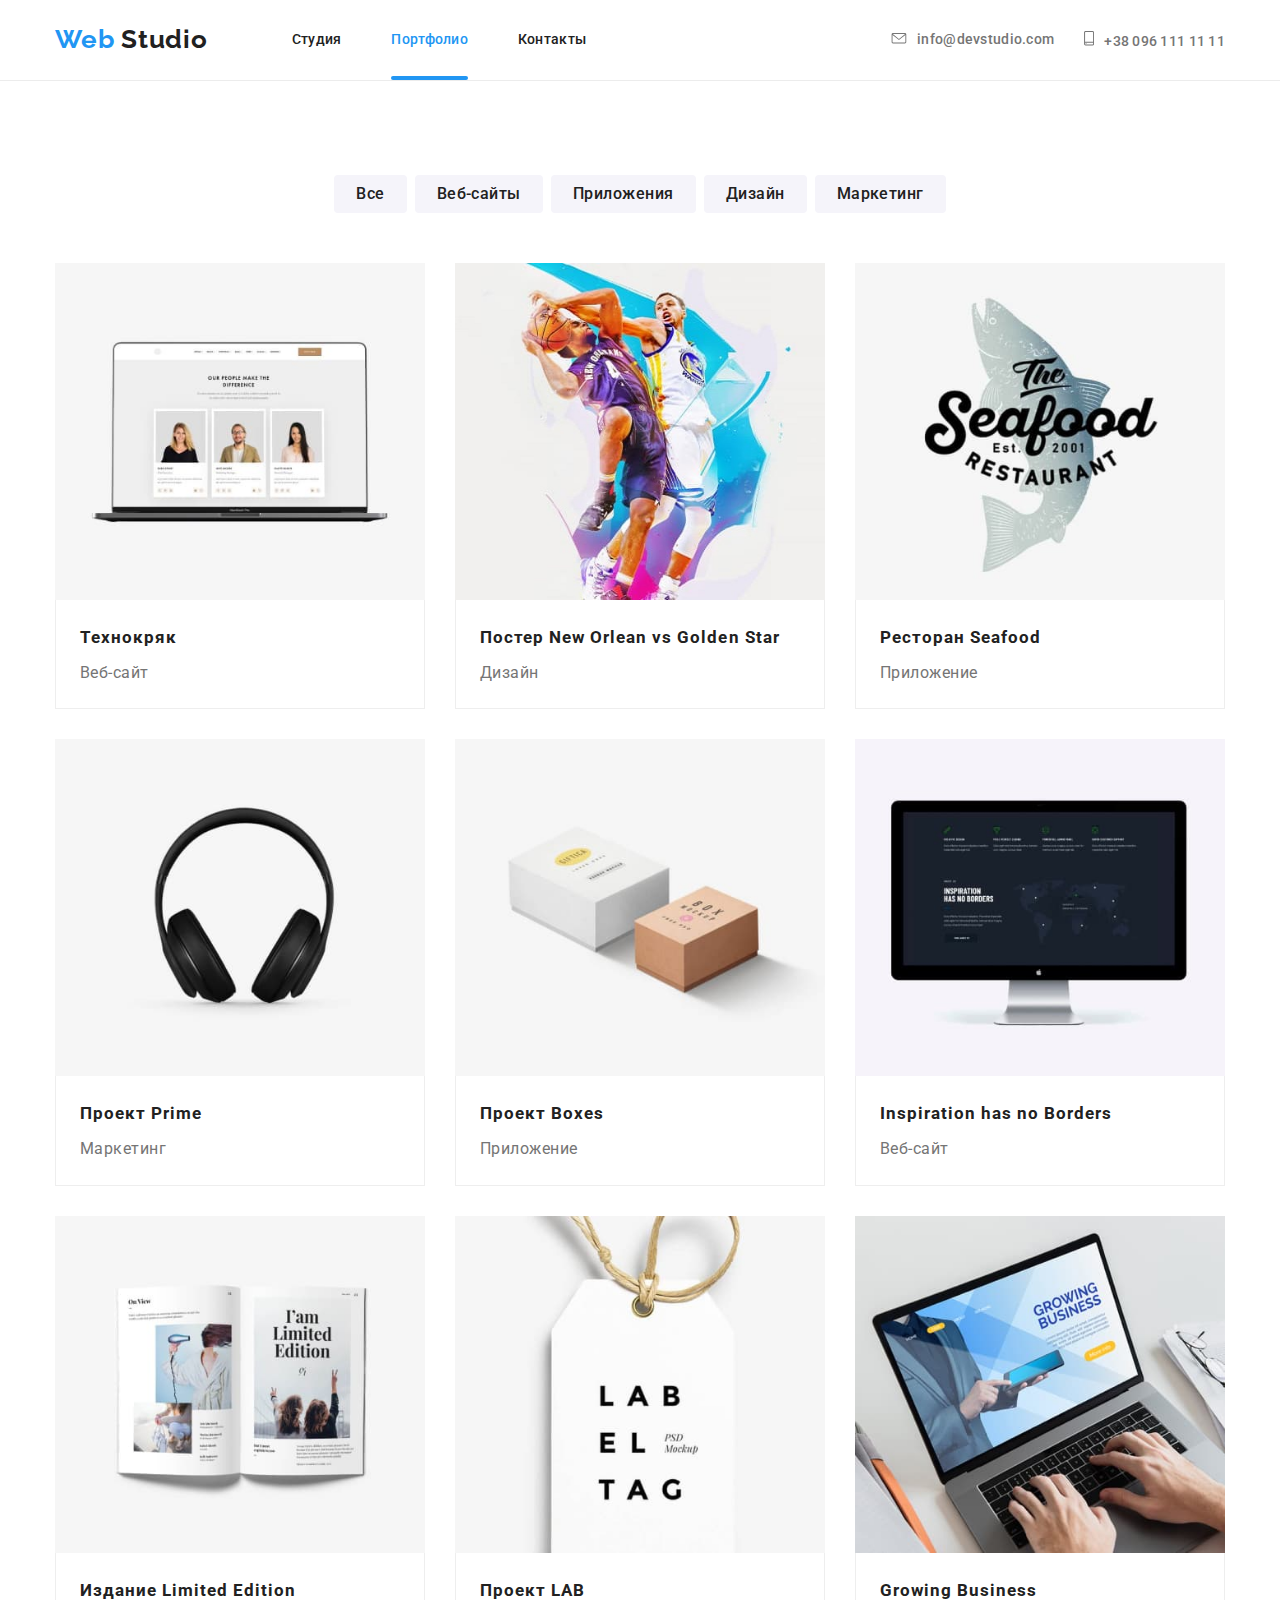
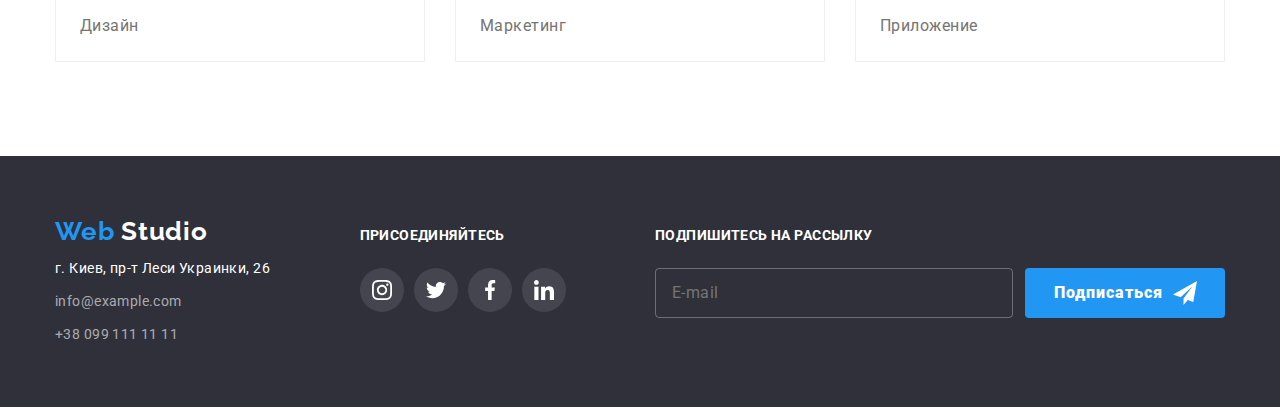
==== commit e5dfa49e: "Final" ====
--- a/portfolio.html
+++ b/portfolio.html
@@ -66,7 +66,7 @@
           <ul class="work-list">
             <li>
               <a href="" class="card-link"
-                > <div class="card-action"><img src="./images/macbook.jpg" alt="макбук" width="370" /><div class="overlay"><p class="examples-information">
+                > <div class="card-action"><img srcset="./images/macbook.jpg 1x, ./images/macbook@2x.jpg 2x" src="./images/macbook.jpg" alt="макбук" width="370" /><div class="overlay"><p class="examples-information">
                     Технокряк это современная площадка распространения
                     коронавируса. Компании используют эту платформу для
                     цифрового шпионажа и атак на защищённые сервера конкурентов.
@@ -79,7 +79,7 @@
             </li>
             <li>
               <a href="" class="card-link"
-                ><div class="card-action"><img
+                ><div class="card-action"><img srcset="./images/basketball.jpg 1x, ./images/basketball@2x.jpg 2x"
                   src="./images/basketball.jpg"
                   alt="баскетбол"
                   width="370"
@@ -97,7 +97,7 @@
             </li>
             <li>
               <a href="" class="card-link"
-                ><div class="card-action"><img
+                ><div class="card-action"><img srcset="./images/seafood.jpg 1x, ./images/seafood@2x.jpg 2x"
                   src="./images/seafood.jpg"
                   alt="ресторан Сифуд"
                   width="370"
@@ -115,7 +115,7 @@
             </li>
             <li>
               <a href="" class="card-link"
-                ><div class="card-action"><img src="./images/earphones.jpg" alt="наушники" width="370" /> <div class="overlay"><p class="examples-information">
+                ><div class="card-action"><img srcset="./images/earphones.jpg 1x, ./images/earphones@2x.jpg 2x" src="./images/earphones.jpg" alt="наушники" width="370" /> <div class="overlay"><p class="examples-information">
                     Reprimique eloquentiam ex has, at rebum tempor nec. Qui
                     molestiae conclusionemque ut. Quo denique theophrastus ea,
                     an his justo deseruisse.
@@ -129,7 +129,7 @@
             </li>
             <li>
               <a href="" class="card-link"
-                ><div class="card-action"><img src="./images/boxes.jpg" alt="коробки" width="370" /> <div class="overlay"><p class="examples-information">
+                ><div class="card-action"><img srcset="./images/boxes.jpg 1x, ./images/boxes@2x.jpg 2x" src="./images/boxes.jpg" alt="коробки" width="370" /> <div class="overlay"><p class="examples-information">
                     Классический текст-«рыба» (условный, зачастую бессмысленный
                     текст-заполнитель, вставляемый в макет страницы).
                   </p></div> </div>
@@ -142,7 +142,7 @@
             </li>
             <li>
               <a href="" class="card-link"
-                ><div class="card-action"><img src="./images/imac.jpg" alt="аймак" width="370" /> <div class="overlay"><p class="examples-information">
+                ><div class="card-action"><img srcset="./images/imac.jpg 1x, ./images/imac@2x.jpg 2x" src="./images/imac.jpg" alt="аймак" width="370" /> <div class="overlay"><p class="examples-information">
                     Lorem ipsum dolor sit amet, eu errem eloquentiam pro.
                     Fuisset platonem postulant eos id, ut mazim legere pri,
                     nostrud debitis no usu.
@@ -156,7 +156,7 @@
             </li>
             <li>
               <a href="" class="card-link"
-                ><div class="card-action"><img src="./images/magazines.jpg" alt="жунрал" width="370" /> <div class="overlay"><p class="examples-information">
+                ><div class="card-action"><img srcset="./images/magazines.jpg 1x, ./images/magazines@2x.jpg 2x" src="./images/magazines.jpg" alt="жунрал" width="370" /> <div class="overlay"><p class="examples-information">
                     Reprimique eloquentiam ex has, at rebum tempor nec. Qui
                     molestiae conclusionemque ut. Quo denique theophrastus ea,
                     an his justo deseruisse.
@@ -170,7 +170,7 @@
             </li>
             <li>
               <a href="" class="card-link"
-                ><div class="card-action"><img src="./images/label_tag.jpg" alt="бирка" width="370" /> <div class="overlay"><p class="examples-information">
+                ><div class="card-action"><img srcset="./images/label_tag.jpg 1x, ./images/label_tag@2x.jpg 2x" src="./images/label_tag.jpg" alt="бирка" width="370" /> <div class="overlay"><p class="examples-information">
                     Классический текст-«рыба» (условный, зачастую бессмысленный
                     текст-заполнитель, вставляемый в макет страницы).
                   </p></div> </div>
@@ -183,7 +183,7 @@
             </li>
             <li>
               <a href="" class="card-link"
-                ><div class="card-action"><img src="./images/laptop.jpg" alt="ноутбук" width="370" /> <div class="overlay"><p class="examples-information">
+                ><div class="card-action"><img srcset="./images/laptop.jpg 1x, ./images/laptop@2x.jpg 2x" src="./images/laptop.jpg" alt="ноутбук" width="370" /> <div class="overlay"><p class="examples-information">
                     Lorem ipsum dolor sit amet, eu errem eloquentiam pro.
                     Fuisset platonem postulant eos id, ut mazim legere pri,
                     nostrud debitis no usu.
--- a/css/portfolio.min.css
+++ b/css/portfolio.min.css
@@ -1,2 +1,2 @@
-body{background-color:#fff;color:#212121;font-family:Roboto,sans-serif}ul{list-style:none;margin:0;padding:0}a{display:block;text-decoration:none}img{display:block;max-width:100%;height:auto}.container{padding-right:15px;padding-left:15px;margin:0 auto}@media screen and (min-width: 480px){.container{width:480px}}@media screen and (min-width: 768px){.container{width:768px}}@media screen and (min-width: 1200px){.container{width:1200px}}header{position:relative;border-bottom:1px solid #ececec}nav{display:-webkit-box;display:-ms-flexbox;display:flex;-webkit-box-align:center;-ms-flex-align:center;align-items:center;-webkit-box-pack:justify;-ms-flex-pack:justify;justify-content:space-between}.menu-button{display:-webkit-inline-box;display:-ms-inline-flexbox;display:inline-flex;margin:0;padding:0;border:none;background-color:transparent}@media screen and (min-width: 768px){.menu-button{display:none}}.menu-button:hover,.menu-button:focus{fill:#2196f3}.menu-button .icon-cross{display:none}.menu-button.is-open .icon-cross{display:block}.menu-button.is-open .icon-menu{display:none}.menu-container{background-color:#fff;font-weight:500;font-size:18px;line-height:1.17;letter-spacing:0.02em}@media screen and (max-width: 767px){.menu-container{display:none;position:absolute;z-index:1;top:100%;left:0;width:100%;padding-top:60px;padding-bottom:60px;border-bottom:1px solid #ececec;-webkit-box-shadow:0px 1px 3px rgba(0,0,0,0.16),0px 2px 4px rgba(0,0,0,0.08),0px 4px 8px rgba(0,0,0,0.04);box-shadow:0px 1px 3px rgba(0,0,0,0.16),0px 2px 4px rgba(0,0,0,0.08),0px 4px 8px rgba(0,0,0,0.04)}.menu-container.is-open{display:block}}@media screen and (min-width: 768px){.menu-container{display:-webkit-box;display:-ms-flexbox;display:flex;-webkit-box-align:center;-ms-flex-align:center;align-items:center;font-size:14px;line-height:1.14}}.site-nav{text-align:center}@media screen and (min-width: 768px){.site-nav{display:-webkit-box;display:-ms-flexbox;display:flex}}.site-nav li{position:relative}@media screen and (min-width: 768px){.site-nav li:not(:last-child){margin-right:50px}}@media screen and (max-width: 767px){.site-nav li+li{margin-top:40px}}.site-nav .link{color:#212121;-webkit-transition:color 250ms cubic-bezier(0.4, 0, 0.2, 1);transition:color 250ms cubic-bezier(0.4, 0, 0.2, 1)}@media screen and (min-width: 768px){.site-nav .link{padding:32px 0}}.site-nav .link:hover,.site-nav .link:focus{color:#2196f3}.link.current{position:relative;display:inline-block;color:#2196f3}@media screen and (max-width: 767px){.link.current{padding-bottom:8px}}.link.current::after{content:'';position:absolute;width:100%;height:4px;border-radius:2px;bottom:0;left:0;background-color:#2196f3}.logo{color:#2196f3;font-family:raleway,sans-serif;font-weight:700;font-size:24px;line-height:1.17;letter-spacing:0.03em}@media screen and (min-width: 1200px){.logo{font-size:26px;line-height:1.2}}.logo-header{color:#212121}@media screen and (max-width: 767px){.header-list{margin-top:60px;text-align:center}}@media screen and (min-width: 768px){.header-list{margin-left:84px}}@media screen and (min-width: 1200px){.header-list{display:-webkit-box;display:-ms-flexbox;display:flex;margin-left:305px;-webkit-box-align:center;-ms-flex-align:center;align-items:center}}@media screen and (max-width: 479px){.header-list li+li{margin-top:16px}}@media screen and (max-width: 1199px){.header-list li+li{margin-top:10px}}@media screen and (min-width: 1200px){.header-list li+li{margin-left:30px}}.contacts-header{color:#757575;-webkit-transition:color 250ms cubic-bezier(0.4, 0, 0.2, 1);transition:color 250ms cubic-bezier(0.4, 0, 0.2, 1)}.contacts-header:hover,.contacts-header:focus{color:#2196f3}.contacts-header .icon{margin-right:10px;fill:currentColor}.fake-title{position:absolute;width:1px;height:1px;margin:-1px;border:0;padding:0;clip:rect(0 0 0 0);overflow:hidden}.section{padding-top:60px;padding-bottom:60px}@media screen and (min-width: 1200px){.section{padding-top:94px;padding-bottom:94px}}.portfolio-filter{display:-webkit-box;display:-ms-flexbox;display:flex;-ms-flex-wrap:wrap;flex-wrap:wrap;margin-bottom:40px}@media screen and (min-width: 768px){.portfolio-filter{-webkit-box-pack:center;-ms-flex-pack:center;justify-content:center;margin-bottom:30px}}@media screen and (min-width: 1200px){.portfolio-filter{margin-bottom:50px}}@media screen and (max-width: 767px){.portfolio-filter li:nth-last-child(-n+2){margin-top:15px}}.portfolio-filter li+li{margin-left:8px}.filter-buttons{padding:6px 22px;border:0;background-color:#f5f4fa;color:#212121;font-family:inherit;font-weight:500;font-size:16px;line-height:1.6;text-align:center;letter-spacing:0.03em;border-radius:4px;cursor:pointer;-webkit-transition:background-color 250ms cubic-bezier(0.4, 0, 0.2, 1),color 250ms cubic-bezier(0.4, 0, 0.2, 1),-webkit-box-shadow 250ms cubic-bezier(0.4, 0, 0.2, 1);transition:background-color 250ms cubic-bezier(0.4, 0, 0.2, 1),color 250ms cubic-bezier(0.4, 0, 0.2, 1),-webkit-box-shadow 250ms cubic-bezier(0.4, 0, 0.2, 1);transition:background-color 250ms cubic-bezier(0.4, 0, 0.2, 1),color 250ms cubic-bezier(0.4, 0, 0.2, 1),box-shadow 250ms cubic-bezier(0.4, 0, 0.2, 1);transition:background-color 250ms cubic-bezier(0.4, 0, 0.2, 1),color 250ms cubic-bezier(0.4, 0, 0.2, 1),box-shadow 250ms cubic-bezier(0.4, 0, 0.2, 1),-webkit-box-shadow 250ms cubic-bezier(0.4, 0, 0.2, 1)}.filter-buttons:hover,.filter-buttons:focus{background-color:#2196f3;color:#fff;-webkit-box-shadow:0px 2px 2px rgba(0,0,0,0.12),0px 1px 2px rgba(0,0,0,0.08),0px 3px 1px rgba(0,0,0,0.1);box-shadow:0px 2px 2px rgba(0,0,0,0.12),0px 1px 2px rgba(0,0,0,0.08),0px 3px 1px rgba(0,0,0,0.1)}.work-list{display:-webkit-box;display:-ms-flexbox;display:flex;-ms-flex-wrap:wrap;flex-wrap:wrap;margin:-15px}@media screen and (max-width: 767px){.work-list li{margin-bottom:30px}}@media screen and (min-width: 768px){.work-list li{width:354px;margin:15px}}@media screen and (min-width: 1200px){.work-list li{width:370px;margin:15px}}.card-link{-webkit-transition:-webkit-box-shadow 250ms cubic-bezier(0.4, 0, 0.2, 1);transition:-webkit-box-shadow 250ms cubic-bezier(0.4, 0, 0.2, 1);transition:box-shadow 250ms cubic-bezier(0.4, 0, 0.2, 1);transition:box-shadow 250ms cubic-bezier(0.4, 0, 0.2, 1), -webkit-box-shadow 250ms cubic-bezier(0.4, 0, 0.2, 1)}.card-link:hover,.card-link:focus{-webkit-box-shadow:1px 4px 6px rgba(0,0,0,0.16),0px 4px 4px rgba(0,0,0,0.06),0px 1px 1px rgba(0,0,0,0.12);box-shadow:1px 4px 6px rgba(0,0,0,0.16),0px 4px 4px rgba(0,0,0,0.06),0px 1px 1px rgba(0,0,0,0.12)}.card-info{padding:20px 24px;border:1px solid #eee;border-top:none}.examples-name{margin-top:0;margin-bottom:4px;font-weight:700;font-size:17px;line-height:2;letter-spacing:0.06em;color:#212121}.examples-type{margin:0;font-size:16px;line-height:1.9;letter-spacing:0.03em;color:#757575}.card-action{position:relative;overflow:hidden}.overlay{position:absolute;width:100%;height:100%;-webkit-transition:background-color 250ms cubic-bezier(0.4, 0, 0.2, 1),-webkit-transform 250ms cubic-bezier(0.4, 0, 0.2, 1);transition:background-color 250ms cubic-bezier(0.4, 0, 0.2, 1),-webkit-transform 250ms cubic-bezier(0.4, 0, 0.2, 1);transition:transform 250ms cubic-bezier(0.4, 0, 0.2, 1),background-color 250ms cubic-bezier(0.4, 0, 0.2, 1);transition:transform 250ms cubic-bezier(0.4, 0, 0.2, 1),background-color 250ms cubic-bezier(0.4, 0, 0.2, 1),-webkit-transform 250ms cubic-bezier(0.4, 0, 0.2, 1)}.card-link:hover .overlay,.card-link:focus .overlay{background-color:rgba(33,150,243,0.9);-webkit-transform:translateY(-100%);transform:translateY(-100%)}.examples-information{position:absolute;top:63px;left:24px;right:24px;font-size:18px;line-height:1.55;letter-spacing:0.03em;margin:0;color:#fff}footer{background-color:#2f303a;-webkit-box-shadow:0px 4px 4px rgba(0,0,0,0.25);box-shadow:0px 4px 4px rgba(0,0,0,0.25)}.footer-flex{padding-top:60px;padding-bottom:60px;text-align:center}@media screen and (min-width: 768px){.footer-flex{display:-webkit-box;display:-ms-flexbox;display:flex;-ms-flex-wrap:wrap;flex-wrap:wrap;-ms-flex-pack:distribute;justify-content:space-around;-webkit-box-align:baseline;-ms-flex-align:baseline;align-items:baseline}}@media screen and (min-width: 1200px){.footer-flex{text-align:left;-webkit-box-pack:justify;-ms-flex-pack:justify;justify-content:space-between}}.logo-footer{color:#fff}.address-section{font-style:normal}.address{margin-top:10px;margin-bottom:0;color:#fff;font-size:14px;line-height:1.7;letter-spacing:0.03em}.contacts-footer{margin-top:9px;color:rgba(255,255,255,0.6);font-size:14px;line-height:1.7;letter-spacing:0.03em;-webkit-transition:color 250ms cubic-bezier(0.4, 0, 0.2, 1);transition:color 250ms cubic-bezier(0.4, 0, 0.2, 1)}.contacts-footer:hover,.contacts-footer:focus{color:#2196f3}.footer-title{display:block;margin-bottom:20px;color:#fff;font-weight:700;font-size:14px;line-height:1.7;letter-spacing:0.03em;text-transform:uppercase}@media screen and (max-width: 1199px){.footer-title{margin-top:60px}}.socials{display:-webkit-box;display:-ms-flexbox;display:flex}@media screen and (max-width: 1199px){.socials{-webkit-box-pack:center;-ms-flex-pack:center;justify-content:center}}.socials li:not(:last-child){margin-right:10px}.socials a{display:-webkit-box;display:-ms-flexbox;display:flex;-webkit-box-align:center;-ms-flex-align:center;align-items:center;-webkit-box-pack:space-evenly;-ms-flex-pack:space-evenly;justify-content:space-evenly;border-radius:50px;width:44px;height:44px;fill:#fff;background-color:rgba(255,255,255,0.1);-webkit-transition:250ms cubic-bezier(0.4, 0, 0.2, 1);transition:250ms cubic-bezier(0.4, 0, 0.2, 1)}.socials a:hover,.socials a:focus{background-color:#2196f3}.subscription input[type='email']{margin-right:12px;width:358px;height:50px;border:1px solid rgba(255,255,255,0.3);border-radius:4px;background-color:transparent;padding-top:15px;padding-bottom:15px;padding-left:16px;font-size:16px;line-height:1.25;letter-spacing:0.03em;color:rgba(255,255,255,0.6)}@media screen and (max-width: 1199px){.subscription input[type='email']{display:block;width:450px;margin-left:auto;margin-right:auto}}.subscribe-button{display:-webkit-inline-box;display:-ms-inline-flexbox;display:inline-flex;-webkit-box-align:center;-ms-flex-align:center;align-items:center;border:0;border-radius:4px;padding:10px 28px 10px 29px;min-width:200px;color:#fff;background-color:#2196f3;font-weight:900;font-size:16px;line-height:1.87;text-align:center;letter-spacing:0.06em}@media screen and (max-width: 1199px){.subscribe-button{margin-top:20px}}.subscribe-button .icon{margin-left:10px}
+body{background-color:#fff;color:#212121;font-family:Roboto,sans-serif}ul{list-style:none;margin:0;padding:0}a{display:block;text-decoration:none}img{display:block;max-width:100%;height:auto}.container{padding-right:15px;padding-left:15px;margin-left:auto;margin-right:auto}@media screen and (min-width: 480px){.container{width:480px}}@media screen and (min-width: 768px){.container{width:768px}}@media screen and (min-width: 1200px){.container{width:1200px}}header{position:relative;border-bottom:1px solid #ececec}nav{display:-webkit-box;display:-ms-flexbox;display:flex;-webkit-box-align:center;-ms-flex-align:center;align-items:center;-webkit-box-pack:justify;-ms-flex-pack:justify;justify-content:space-between}.menu-button{display:-webkit-inline-box;display:-ms-inline-flexbox;display:inline-flex;margin:0;padding:0;border:none;background-color:transparent}@media screen and (min-width: 768px){.menu-button{display:none}}.menu-button:hover,.menu-button:focus{fill:#2196f3}.menu-button .icon-cross{display:none}.menu-button.is-open .icon-cross{display:block}.menu-button.is-open .icon-menu{display:none}.menu-container{background-color:#fff;font-weight:500;font-size:18px;line-height:1.17;letter-spacing:0.02em}@media screen and (max-width: 767px){.menu-container{display:none;position:absolute;z-index:1;top:100%;left:0;width:100%;padding-top:60px;padding-bottom:60px;border-bottom:1px solid #ececec;-webkit-box-shadow:0px 1px 3px rgba(0,0,0,0.16),0px 2px 4px rgba(0,0,0,0.08),0px 4px 8px rgba(0,0,0,0.04);box-shadow:0px 1px 3px rgba(0,0,0,0.16),0px 2px 4px rgba(0,0,0,0.08),0px 4px 8px rgba(0,0,0,0.04)}.menu-container.is-open{display:block}}@media screen and (min-width: 768px){.menu-container{display:-webkit-box;display:-ms-flexbox;display:flex;-webkit-box-align:center;-ms-flex-align:center;align-items:center;font-size:14px;line-height:1.14}}.site-nav{text-align:center}@media screen and (min-width: 768px){.site-nav{display:-webkit-box;display:-ms-flexbox;display:flex}}.site-nav li{position:relative}@media screen and (min-width: 768px){.site-nav li:not(:last-child){margin-right:50px}}@media screen and (max-width: 767px){.site-nav li+li{margin-top:40px}}.site-nav .link{color:#212121;-webkit-transition:color 250ms cubic-bezier(0.4, 0, 0.2, 1);transition:color 250ms cubic-bezier(0.4, 0, 0.2, 1)}@media screen and (min-width: 768px){.site-nav .link{padding:32px 0}}.site-nav .link:hover,.site-nav .link:focus{color:#2196f3}.link.current{position:relative;display:inline-block;color:#2196f3}@media screen and (max-width: 767px){.link.current{padding-bottom:8px}}.link.current::after{content:'';position:absolute;width:100%;height:4px;border-radius:2px;bottom:0;left:0;background-color:#2196f3}.logo{color:#2196f3;font-family:raleway,sans-serif;font-weight:700;font-size:24px;line-height:1.17;letter-spacing:0.03em}@media screen and (min-width: 1200px){.logo{font-size:26px;line-height:1.2}}.logo-header{color:#212121}@media screen and (max-width: 767px){.header-list{margin-top:60px;text-align:center}}@media screen and (min-width: 768px){.header-list{margin-left:84px}}@media screen and (min-width: 1200px){.header-list{display:-webkit-box;display:-ms-flexbox;display:flex;margin-left:305px;-webkit-box-align:center;-ms-flex-align:center;align-items:center}}@media screen and (max-width: 479px){.header-list li+li{margin-top:16px}}@media screen and (max-width: 1199px){.header-list li+li{margin-top:10px}}@media screen and (min-width: 1200px){.header-list li+li{margin-left:30px}}.contacts-header{color:#757575;-webkit-transition:color 250ms cubic-bezier(0.4, 0, 0.2, 1);transition:color 250ms cubic-bezier(0.4, 0, 0.2, 1)}.contacts-header:hover,.contacts-header:focus{color:#2196f3}.contacts-header .icon{margin-right:10px;fill:currentColor}.fake-title{position:absolute;width:1px;height:1px;margin:-1px;border:0;padding:0;clip:rect(0 0 0 0);overflow:hidden}.section{padding-top:60px;padding-bottom:60px}@media screen and (min-width: 1200px){.section{padding-top:94px;padding-bottom:94px}}.portfolio-filter{display:-webkit-box;display:-ms-flexbox;display:flex;-ms-flex-wrap:wrap;flex-wrap:wrap;margin-bottom:40px}@media screen and (min-width: 768px){.portfolio-filter{-webkit-box-pack:center;-ms-flex-pack:center;justify-content:center;margin-bottom:30px}}@media screen and (min-width: 1200px){.portfolio-filter{margin-bottom:50px}}@media screen and (max-width: 767px){.portfolio-filter li:nth-last-child(-n+2){margin-top:15px}}.portfolio-filter li+li{margin-left:8px}.filter-buttons{padding:6px 22px;border:0;background-color:#f5f4fa;color:#212121;font-family:inherit;font-weight:500;font-size:16px;line-height:1.6;text-align:center;letter-spacing:0.03em;border-radius:4px;cursor:pointer;-webkit-transition:background-color 250ms cubic-bezier(0.4, 0, 0.2, 1),color 250ms cubic-bezier(0.4, 0, 0.2, 1),-webkit-box-shadow 250ms cubic-bezier(0.4, 0, 0.2, 1);transition:background-color 250ms cubic-bezier(0.4, 0, 0.2, 1),color 250ms cubic-bezier(0.4, 0, 0.2, 1),-webkit-box-shadow 250ms cubic-bezier(0.4, 0, 0.2, 1);transition:background-color 250ms cubic-bezier(0.4, 0, 0.2, 1),color 250ms cubic-bezier(0.4, 0, 0.2, 1),box-shadow 250ms cubic-bezier(0.4, 0, 0.2, 1);transition:background-color 250ms cubic-bezier(0.4, 0, 0.2, 1),color 250ms cubic-bezier(0.4, 0, 0.2, 1),box-shadow 250ms cubic-bezier(0.4, 0, 0.2, 1),-webkit-box-shadow 250ms cubic-bezier(0.4, 0, 0.2, 1)}.filter-buttons:hover,.filter-buttons:focus{background-color:#2196f3;color:#fff;-webkit-box-shadow:0px 2px 2px rgba(0,0,0,0.12),0px 1px 2px rgba(0,0,0,0.08),0px 3px 1px rgba(0,0,0,0.1);box-shadow:0px 2px 2px rgba(0,0,0,0.12),0px 1px 2px rgba(0,0,0,0.08),0px 3px 1px rgba(0,0,0,0.1)}.work-list{display:-webkit-box;display:-ms-flexbox;display:flex;-ms-flex-wrap:wrap;flex-wrap:wrap;margin:-15px}@media screen and (max-width: 767px){.work-list li{margin-bottom:30px}}@media screen and (min-width: 768px){.work-list li{width:354px;margin:15px}}@media screen and (min-width: 1200px){.work-list li{width:370px;margin:15px}}.card-link{-webkit-transition:-webkit-box-shadow 250ms cubic-bezier(0.4, 0, 0.2, 1);transition:-webkit-box-shadow 250ms cubic-bezier(0.4, 0, 0.2, 1);transition:box-shadow 250ms cubic-bezier(0.4, 0, 0.2, 1);transition:box-shadow 250ms cubic-bezier(0.4, 0, 0.2, 1), -webkit-box-shadow 250ms cubic-bezier(0.4, 0, 0.2, 1)}.card-link:hover,.card-link:focus{-webkit-box-shadow:1px 4px 6px rgba(0,0,0,0.16),0px 4px 4px rgba(0,0,0,0.06),0px 1px 1px rgba(0,0,0,0.12);box-shadow:1px 4px 6px rgba(0,0,0,0.16),0px 4px 4px rgba(0,0,0,0.06),0px 1px 1px rgba(0,0,0,0.12)}.card-info{padding:20px 24px;border:1px solid #eee;border-top:none}.examples-name{margin-top:0;margin-bottom:4px;font-weight:700;font-size:17px;line-height:2;letter-spacing:0.06em;color:#212121}.examples-type{margin:0;font-size:16px;line-height:1.9;letter-spacing:0.03em;color:#757575}.card-action{position:relative;overflow:hidden}.overlay{position:absolute;width:100%;height:100%;-webkit-transition:background-color 250ms cubic-bezier(0.4, 0, 0.2, 1),-webkit-transform 250ms cubic-bezier(0.4, 0, 0.2, 1);transition:background-color 250ms cubic-bezier(0.4, 0, 0.2, 1),-webkit-transform 250ms cubic-bezier(0.4, 0, 0.2, 1);transition:transform 250ms cubic-bezier(0.4, 0, 0.2, 1),background-color 250ms cubic-bezier(0.4, 0, 0.2, 1);transition:transform 250ms cubic-bezier(0.4, 0, 0.2, 1),background-color 250ms cubic-bezier(0.4, 0, 0.2, 1),-webkit-transform 250ms cubic-bezier(0.4, 0, 0.2, 1)}.card-link:hover .overlay,.card-link:focus .overlay{background-color:rgba(33,150,243,0.9);-webkit-transform:translateY(-100%);transform:translateY(-100%)}.examples-information{position:absolute;top:63px;left:24px;right:24px;font-size:18px;line-height:1.55;letter-spacing:0.03em;margin:0;color:#fff}footer{background-color:#2f303a;-webkit-box-shadow:0px 4px 4px rgba(0,0,0,0.25);box-shadow:0px 4px 4px rgba(0,0,0,0.25)}.footer-flex{padding-top:60px;padding-bottom:60px;text-align:center}@media screen and (min-width: 768px){.footer-flex{display:-webkit-box;display:-ms-flexbox;display:flex;-ms-flex-wrap:wrap;flex-wrap:wrap;-ms-flex-pack:distribute;justify-content:space-around;-webkit-box-align:baseline;-ms-flex-align:baseline;align-items:baseline}}@media screen and (min-width: 1200px){.footer-flex{text-align:left;-webkit-box-pack:justify;-ms-flex-pack:justify;justify-content:space-between}}.logo-footer{color:#fff}.address-section{font-style:normal}.address{margin-top:10px;margin-bottom:0;color:#fff;font-size:14px;line-height:1.7;letter-spacing:0.03em}.contacts-footer{margin-top:9px;color:rgba(255,255,255,0.6);font-size:14px;line-height:1.7;letter-spacing:0.03em;-webkit-transition:color 250ms cubic-bezier(0.4, 0, 0.2, 1);transition:color 250ms cubic-bezier(0.4, 0, 0.2, 1)}.contacts-footer:hover,.contacts-footer:focus{color:#2196f3}.footer-title{display:block;margin-bottom:20px;color:#fff;font-weight:700;font-size:14px;line-height:1.7;letter-spacing:0.03em;text-transform:uppercase}@media screen and (max-width: 1199px){.footer-title{margin-top:60px}}.socials{display:-webkit-box;display:-ms-flexbox;display:flex}@media screen and (max-width: 1199px){.socials{-webkit-box-pack:center;-ms-flex-pack:center;justify-content:center}}.socials li:not(:last-child){margin-right:10px}.socials a{display:-webkit-box;display:-ms-flexbox;display:flex;-webkit-box-align:center;-ms-flex-align:center;align-items:center;-webkit-box-pack:space-evenly;-ms-flex-pack:space-evenly;justify-content:space-evenly;border-radius:50px;width:44px;height:44px;fill:#fff;background-color:rgba(255,255,255,0.1);-webkit-transition:250ms cubic-bezier(0.4, 0, 0.2, 1);transition:250ms cubic-bezier(0.4, 0, 0.2, 1)}.socials a:hover,.socials a:focus{background-color:#2196f3}.subscription input[type='email']{margin-right:12px;width:358px;height:50px;border:1px solid rgba(255,255,255,0.3);border-radius:4px;background-color:transparent;padding-top:15px;padding-bottom:15px;padding-left:16px;font-size:16px;line-height:1.25;letter-spacing:0.03em;color:rgba(255,255,255,0.6)}@media screen and (max-width: 1199px){.subscription input[type='email']{display:block;width:450px;margin-left:auto;margin-right:auto}}.subscribe-button{display:-webkit-inline-box;display:-ms-inline-flexbox;display:inline-flex;-webkit-box-align:center;-ms-flex-align:center;align-items:center;border:0;border-radius:4px;padding:10px 28px 10px 29px;min-width:200px;color:#fff;background-color:#2196f3;font-weight:900;font-size:16px;line-height:1.87;text-align:center;letter-spacing:0.06em}@media screen and (max-width: 1199px){.subscribe-button{margin-top:20px}}.subscribe-button .icon{margin-left:10px}
 /*# sourceMappingURL=portfolio.min.css.map */